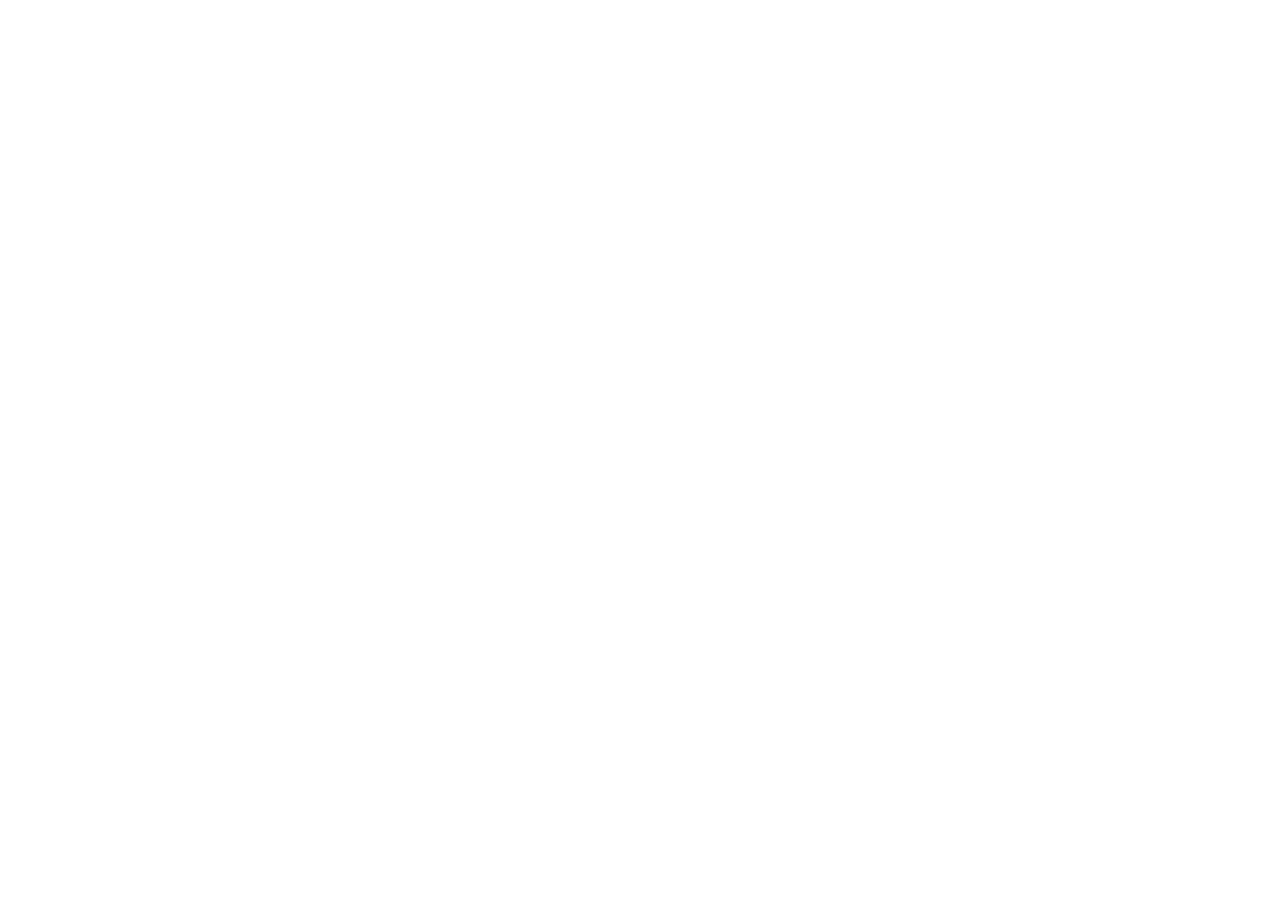
==== index.html @ 8967ff70 "提交到库" ====
<!DOCTYPE html>
<html lang="en">
  <head>
    <meta charset="UTF-8" />
    <meta name="viewport" content="width=device-width, initial-scale=1.0" />
    <title>Document</title>
  </head>
  <body></body>
</html>
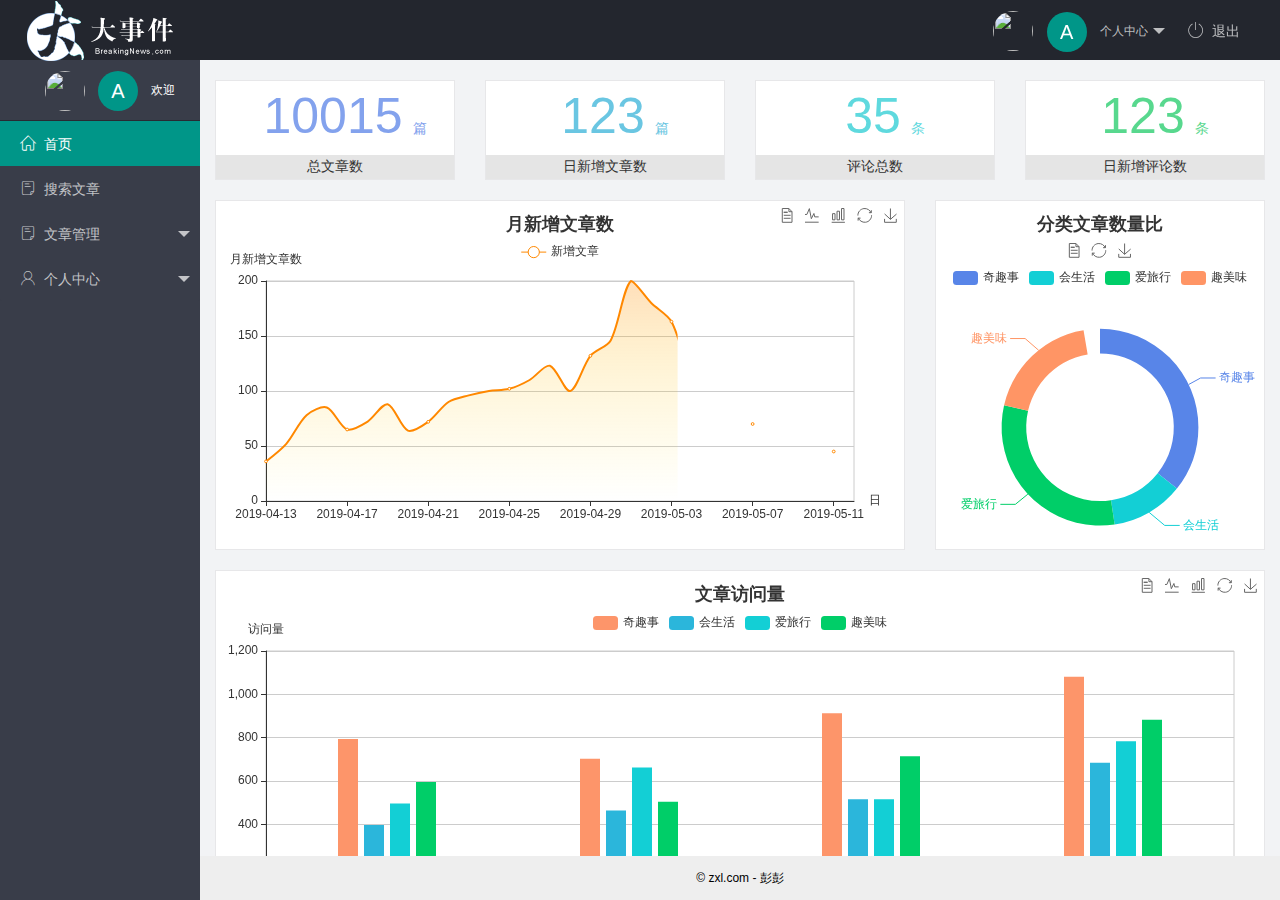
==== commit 4c2fa426: "提交index分支" ====
--- a/index.html
+++ b/index.html
@@ -3,7 +3,86 @@
   <head>
     <meta charset="UTF-8" />
     <meta name="viewport" content="width=device-width, initial-scale=1.0" />
-    <title>Document</title>
+    <title>主界面</title>
+    <link rel="stylesheet" href="./assets/lib/layui/css/layui.css">
+    <link rel="stylesheet" href="./assets/fonts/iconfont.css">
+    <link rel="stylesheet" href="./assets/css/index.css">
   </head>
-  <body></body>
+    <body class="layui-layout-body">
+      <div class="layui-layout layui-layout-admin">
+        <div class="layui-header">
+          <div class="layui-logo">
+            <img src="./assets/images/logo.png" alt="" />
+          </div>
+          <!-- 头部区域（可配合layui已有的水平导航） -->
+          <ul class="layui-nav layui-layout-right">
+            <li class="layui-nav-item">
+              <a href="javascript:;" class="userinfo">
+                <img src="http://t.cn/RCzsdCq" class="layui-nav-img" />
+                <span class="text-avatar">A</span>
+                个人中心
+              </a>
+              <dl class="layui-nav-child">
+                <dd><a href="">基本资料</a></dd>
+                <dd><a href="">更换头像</a></dd>
+                <dd><a href="">重置密码</a></dd>
+              </dl>
+            </li>
+            <li class="layui-nav-item"><a href="javascript:;" id="btnLogout"><span class="iconfont icon-tuichu"></span>退出</a></li>
+          </ul>
+        </div>
+
+        <div class="layui-side layui-bg-black">
+          <div class="layui-side-scroll">
+            <div class="userinfo">
+              <img src="http://t.cn/RCzsdCq" class="layui-nav-img" />
+              <span class="text-avatar">A</span>
+              <span id="welcome">欢迎</span>
+            </div> 
+            <!-- 左侧导航区域（可配合layui已有的垂直导航） -->
+            <ul class="layui-nav layui-nav-tree" lay-shrink="all">
+              <li class="layui-nav-item layui-this">
+                <a href="./home/dashboard.html" target="fm"><span class="iconfont icon-home "></span>首页</a>
+              </li>
+              <li class="layui-nav-item"><a href="javascript:;"><span class="iconfont icon-16"></span>搜索文章</a></li>
+              <li class="layui-nav-item">
+                <a href="javascript:;"><span class="iconfont icon-16"></span>文章管理</a>
+                <dl class="layui-nav-child">
+                  <dd><a href="javascript:;"><i class="layui-icon layui-icon-read"></i>文章类别</a></dd>
+                  <dd><a href="javascript:;"><i class="layui-icon layui-icon-read"></i>文章列表</a></dd>
+                  <dd><a href="javascript:;"><i class="layui-icon layui-icon-read"></i>发布文章</a></dd>
+                </dl>
+              </li>
+              <li class="layui-nav-item">
+                <a href="javascript:;"><span class="iconfont icon-user"></span>个人中心</a>
+                <dl class="layui-nav-child">
+                  <dd><a href="javascript:;"><i class="layui-icon layui-icon-user"></i>基本资料</a></dd>
+                  <dd><a href="javascript:;"><i class="layui-icon layui-icon-face-smile-b"></i>更换头像</a></dd>
+                  <dd><a href="javascript:;"><i class="layui-icon layui-icon-set"></i>重置密码</a></dd>
+                </dl>
+              </li>
+            </ul>
+          </div>
+        </div>
+
+        <div class="layui-body">
+          <!-- 内容主体区域 -->
+          <iframe src="./home/dashboard.html" frameborder="0" name="fm"></iframe>
+        </div>
+
+        <div class="layui-footer">
+          <!-- 底部固定区域 -->
+          © zxl.com - 彭彭
+        </div>
+      </div>
+      <!-- 导入 layui 的JS文件 -->
+      <script src="./assets/lib/layui/layui.all.js"></script>
+      <!-- 导入jquery -->
+      <script src="./assets/lib/jquery.js"></script>
+      <!-- 导入自己封装的js文件 -->
+      <script src="./assets/js/baseAPI.js"></script>
+      <!-- 导入自己的js文件 -->
+      <script src="./assets/js/index.js"></script>
+    </body>
+  </body>
 </html>
--- a/assets/lib/layui/css/layui.css
+++ b/assets/lib/layui/css/layui.css
@@ -0,0 +1,2 @@
+/** layui-v2.5.5 MIT License By https://www.layui.com */
+ .layui-inline,img{display:inline-block;vertical-align:middle}h1,h2,h3,h4,h5,h6{font-weight:400}.layui-edge,.layui-header,.layui-inline,.layui-main{position:relative}.layui-body,.layui-edge,.layui-elip{overflow:hidden}.layui-btn,.layui-edge,.layui-inline,img{vertical-align:middle}.layui-btn,.layui-disabled,.layui-icon,.layui-unselect{-moz-user-select:none;-webkit-user-select:none;-ms-user-select:none}.layui-elip,.layui-form-checkbox span,.layui-form-pane .layui-form-label{text-overflow:ellipsis;white-space:nowrap}.layui-breadcrumb,.layui-tree-btnGroup{visibility:hidden}blockquote,body,button,dd,div,dl,dt,form,h1,h2,h3,h4,h5,h6,input,li,ol,p,pre,td,textarea,th,ul{margin:0;padding:0;-webkit-tap-highlight-color:rgba(0,0,0,0)}a:active,a:hover{outline:0}img{border:none}li{list-style:none}table{border-collapse:collapse;border-spacing:0}h4,h5,h6{font-size:100%}button,input,optgroup,option,select,textarea{font-family:inherit;font-size:inherit;font-style:inherit;font-weight:inherit;outline:0}pre{white-space:pre-wrap;white-space:-moz-pre-wrap;white-space:-pre-wrap;white-space:-o-pre-wrap;word-wrap:break-word}body{line-height:24px;font:14px Helvetica Neue,Helvetica,PingFang SC,Tahoma,Arial,sans-serif}hr{height:1px;margin:10px 0;border:0;clear:both}a{color:#333;text-decoration:none}a:hover{color:#777}a cite{font-style:normal;*cursor:pointer}.layui-border-box,.layui-border-box *{box-sizing:border-box}.layui-box,.layui-box *{box-sizing:content-box}.layui-clear{clear:both;*zoom:1}.layui-clear:after{content:'\20';clear:both;*zoom:1;display:block;height:0}.layui-inline{*display:inline;*zoom:1}.layui-edge{display:inline-block;width:0;height:0;border-width:6px;border-style:dashed;border-color:transparent}.layui-edge-top{top:-4px;border-bottom-color:#999;border-bottom-style:solid}.layui-edge-right{border-left-color:#999;border-left-style:solid}.layui-edge-bottom{top:2px;border-top-color:#999;border-top-style:solid}.layui-edge-left{border-right-color:#999;border-right-style:solid}.layui-disabled,.layui-disabled:hover{color:#d2d2d2!important;cursor:not-allowed!important}.layui-circle{border-radius:100%}.layui-show{display:block!important}.layui-hide{display:none!important}@font-face{font-family:layui-icon;src:url(../font/iconfont.eot?v=250);src:url(../font/iconfont.eot?v=250#iefix) format('embedded-opentype'),url(../font/iconfont.woff2?v=250) format('woff2'),url(../font/iconfont.woff?v=250) format('woff'),url(../font/iconfont.ttf?v=250) format('truetype'),url(../font/iconfont.svg?v=250#layui-icon) format('svg')}.layui-icon{font-family:layui-icon!important;font-size:16px;font-style:normal;-webkit-font-smoothing:antialiased;-moz-osx-font-smoothing:grayscale}.layui-icon-reply-fill:before{content:"\e611"}.layui-icon-set-fill:before{content:"\e614"}.layui-icon-menu-fill:before{content:"\e60f"}.layui-icon-search:before{content:"\e615"}.layui-icon-share:before{content:"\e641"}.layui-icon-set-sm:before{content:"\e620"}.layui-icon-engine:before{content:"\e628"}.layui-icon-close:before{content:"\1006"}.layui-icon-close-fill:before{content:"\1007"}.layui-icon-chart-screen:before{content:"\e629"}.layui-icon-star:before{content:"\e600"}.layui-icon-circle-dot:before{content:"\e617"}.layui-icon-chat:before{content:"\e606"}.layui-icon-release:before{content:"\e609"}.layui-icon-list:before{content:"\e60a"}.layui-icon-chart:before{content:"\e62c"}.layui-icon-ok-circle:before{content:"\1005"}.layui-icon-layim-theme:before{content:"\e61b"}.layui-icon-table:before{content:"\e62d"}.layui-icon-right:before{content:"\e602"}.layui-icon-left:before{content:"\e603"}.layui-icon-cart-simple:before{content:"\e698"}.layui-icon-face-cry:before{content:"\e69c"}.layui-icon-face-smile:before{content:"\e6af"}.layui-icon-survey:before{content:"\e6b2"}.layui-icon-tree:before{content:"\e62e"}.layui-icon-upload-circle:before{content:"\e62f"}.layui-icon-add-circle:before{content:"\e61f"}.layui-icon-download-circle:before{content:"\e601"}.layui-icon-templeate-1:before{content:"\e630"}.layui-icon-util:before{content:"\e631"}.layui-icon-face-surprised:before{content:"\e664"}.layui-icon-edit:before{content:"\e642"}.layui-icon-speaker:before{content:"\e645"}.layui-icon-down:before{content:"\e61a"}.layui-icon-file:before{content:"\e621"}.layui-icon-layouts:before{content:"\e632"}.layui-icon-rate-half:before{content:"\e6c9"}.layui-icon-add-circle-fine:before{content:"\e608"}.layui-icon-prev-circle:before{content:"\e633"}.layui-icon-read:before{content:"\e705"}.layui-icon-404:before{content:"\e61c"}.layui-icon-carousel:before{content:"\e634"}.layui-icon-help:before{content:"\e607"}.layui-icon-code-circle:before{content:"\e635"}.layui-icon-water:before{content:"\e636"}.layui-icon-username:before{content:"\e66f"}.layui-icon-find-fill:before{content:"\e670"}.layui-icon-about:before{content:"\e60b"}.layui-icon-location:before{content:"\e715"}.layui-icon-up:before{content:"\e619"}.layui-icon-pause:before{content:"\e651"}.layui-icon-date:before{content:"\e637"}.layui-icon-layim-uploadfile:before{content:"\e61d"}.layui-icon-delete:before{content:"\e640"}.layui-icon-play:before{content:"\e652"}.layui-icon-top:before{content:"\e604"}.layui-icon-friends:before{content:"\e612"}.layui-icon-refresh-3:before{content:"\e9aa"}.layui-icon-ok:before{content:"\e605"}.layui-icon-layer:before{content:"\e638"}.layui-icon-face-smile-fine:before{content:"\e60c"}.layui-icon-dollar:before{content:"\e659"}.layui-icon-group:before{content:"\e613"}.layui-icon-layim-download:before{content:"\e61e"}.layui-icon-picture-fine:before{content:"\e60d"}.layui-icon-link:before{content:"\e64c"}.layui-icon-diamond:before{content:"\e735"}.layui-icon-log:before{content:"\e60e"}.layui-icon-rate-solid:before{content:"\e67a"}.layui-icon-fonts-del:before{content:"\e64f"}.layui-icon-unlink:before{content:"\e64d"}.layui-icon-fonts-clear:before{content:"\e639"}.layui-icon-triangle-r:before{content:"\e623"}.layui-icon-circle:before{content:"\e63f"}.layui-icon-radio:before{content:"\e643"}.layui-icon-align-center:before{content:"\e647"}.layui-icon-align-right:before{content:"\e648"}.layui-icon-align-left:before{content:"\e649"}.layui-icon-loading-1:before{content:"\e63e"}.layui-icon-return:before{content:"\e65c"}.layui-icon-fonts-strong:before{content:"\e62b"}.layui-icon-upload:before{content:"\e67c"}.layui-icon-dialogue:before{content:"\e63a"}.layui-icon-video:before{content:"\e6ed"}.layui-icon-headset:before{content:"\e6fc"}.layui-icon-cellphone-fine:before{content:"\e63b"}.layui-icon-add-1:before{content:"\e654"}.layui-icon-face-smile-b:before{content:"\e650"}.layui-icon-fonts-html:before{content:"\e64b"}.layui-icon-form:before{content:"\e63c"}.layui-icon-cart:before{content:"\e657"}.layui-icon-camera-fill:before{content:"\e65d"}.layui-icon-tabs:before{content:"\e62a"}.layui-icon-fonts-code:before{content:"\e64e"}.layui-icon-fire:before{content:"\e756"}.layui-icon-set:before{content:"\e716"}.layui-icon-fonts-u:before{content:"\e646"}.layui-icon-triangle-d:before{content:"\e625"}.layui-icon-tips:before{content:"\e702"}.layui-icon-picture:before{content:"\e64a"}.layui-icon-more-vertical:before{content:"\e671"}.layui-icon-flag:before{content:"\e66c"}.layui-icon-loading:before{content:"\e63d"}.layui-icon-fonts-i:before{content:"\e644"}.layui-icon-refresh-1:before{content:"\e666"}.layui-icon-rmb:before{content:"\e65e"}.layui-icon-home:before{content:"\e68e"}.layui-icon-user:before{content:"\e770"}.layui-icon-notice:before{content:"\e667"}.layui-icon-login-weibo:before{content:"\e675"}.layui-icon-voice:before{content:"\e688"}.layui-icon-upload-drag:before{content:"\e681"}.layui-icon-login-qq:before{content:"\e676"}.layui-icon-snowflake:before{content:"\e6b1"}.layui-icon-file-b:before{content:"\e655"}.layui-icon-template:before{content:"\e663"}.layui-icon-auz:before{content:"\e672"}.layui-icon-console:before{content:"\e665"}.layui-icon-app:before{content:"\e653"}.layui-icon-prev:before{content:"\e65a"}.layui-icon-website:before{content:"\e7ae"}.layui-icon-next:before{content:"\e65b"}.layui-icon-component:before{content:"\e857"}.layui-icon-more:before{content:"\e65f"}.layui-icon-login-wechat:before{content:"\e677"}.layui-icon-shrink-right:before{content:"\e668"}.layui-icon-spread-left:before{content:"\e66b"}.layui-icon-camera:before{content:"\e660"}.layui-icon-note:before{content:"\e66e"}.layui-icon-refresh:before{content:"\e669"}.layui-icon-female:before{content:"\e661"}.layui-icon-male:before{content:"\e662"}.layui-icon-password:before{content:"\e673"}.layui-icon-senior:before{content:"\e674"}.layui-icon-theme:before{content:"\e66a"}.layui-icon-tread:before{content:"\e6c5"}.layui-icon-praise:before{content:"\e6c6"}.layui-icon-star-fill:before{content:"\e658"}.layui-icon-rate:before{content:"\e67b"}.layui-icon-template-1:before{content:"\e656"}.layui-icon-vercode:before{content:"\e679"}.layui-icon-cellphone:before{content:"\e678"}.layui-icon-screen-full:before{content:"\e622"}.layui-icon-screen-restore:before{content:"\e758"}.layui-icon-cols:before{content:"\e610"}.layui-icon-export:before{content:"\e67d"}.layui-icon-print:before{content:"\e66d"}.layui-icon-slider:before{content:"\e714"}.layui-icon-addition:before{content:"\e624"}.layui-icon-subtraction:before{content:"\e67e"}.layui-icon-service:before{content:"\e626"}.layui-icon-transfer:before{content:"\e691"}.layui-main{width:1140px;margin:0 auto}.layui-header{z-index:1000;height:60px}.layui-header a:hover{transition:all .5s;-webkit-transition:all .5s}.layui-side{position:fixed;left:0;top:0;bottom:0;z-index:999;width:200px;overflow-x:hidden}.layui-side-scroll{position:relative;width:220px;height:100%;overflow-x:hidden}.layui-body{position:absolute;left:200px;right:0;top:0;bottom:0;z-index:998;width:auto;overflow-y:auto;box-sizing:border-box}.layui-layout-body{overflow:hidden}.layui-layout-admin .layui-header{background-color:#23262E}.layui-layout-admin .layui-side{top:60px;width:200px;overflow-x:hidden}.layui-layout-admin .layui-body{position:fixed;top:60px;bottom:44px}.layui-layout-admin .layui-main{width:auto;margin:0 15px}.layui-layout-admin .layui-footer{position:fixed;left:200px;right:0;bottom:0;height:44px;line-height:44px;padding:0 15px;background-color:#eee}.layui-layout-admin .layui-logo{position:absolute;left:0;top:0;width:200px;height:100%;line-height:60px;text-align:center;color:#009688;font-size:16px}.layui-layout-admin .layui-header .layui-nav{background:0 0}.layui-layout-left{position:absolute!important;left:200px;top:0}.layui-layout-right{position:absolute!important;right:0;top:0}.layui-container{position:relative;margin:0 auto;padding:0 15px;box-sizing:border-box}.layui-fluid{position:relative;margin:0 auto;padding:0 15px}.layui-row:after,.layui-row:before{content:'';display:block;clear:both}.layui-col-lg1,.layui-col-lg10,.layui-col-lg11,.layui-col-lg12,.layui-col-lg2,.layui-col-lg3,.layui-col-lg4,.layui-col-lg5,.layui-col-lg6,.layui-col-lg7,.layui-col-lg8,.layui-col-lg9,.layui-col-md1,.layui-col-md10,.layui-col-md11,.layui-col-md12,.layui-col-md2,.layui-col-md3,.layui-col-md4,.layui-col-md5,.layui-col-md6,.layui-col-md7,.layui-col-md8,.layui-col-md9,.layui-col-sm1,.layui-col-sm10,.layui-col-sm11,.layui-col-sm12,.layui-col-sm2,.layui-col-sm3,.layui-col-sm4,.layui-col-sm5,.layui-col-sm6,.layui-col-sm7,.layui-col-sm8,.layui-col-sm9,.layui-col-xs1,.layui-col-xs10,.layui-col-xs11,.layui-col-xs12,.layui-col-xs2,.layui-col-xs3,.layui-col-xs4,.layui-col-xs5,.layui-col-xs6,.layui-col-xs7,.layui-col-xs8,.layui-col-xs9{position:relative;display:block;box-sizing:border-box}.layui-col-xs1,.layui-col-xs10,.layui-col-xs11,.layui-col-xs12,.layui-col-xs2,.layui-col-xs3,.layui-col-xs4,.layui-col-xs5,.layui-col-xs6,.layui-col-xs7,.layui-col-xs8,.layui-col-xs9{float:left}.layui-col-xs1{width:8.33333333%}.layui-col-xs2{width:16.66666667%}.layui-col-xs3{width:25%}.layui-col-xs4{width:33.33333333%}.layui-col-xs5{width:41.66666667%}.layui-col-xs6{width:50%}.layui-col-xs7{width:58.33333333%}.layui-col-xs8{width:66.66666667%}.layui-col-xs9{width:75%}.layui-col-xs10{width:83.33333333%}.layui-col-xs11{width:91.66666667%}.layui-col-xs12{width:100%}.layui-col-xs-offset1{margin-left:8.33333333%}.layui-col-xs-offset2{margin-left:16.66666667%}.layui-col-xs-offset3{margin-left:25%}.layui-col-xs-offset4{margin-left:33.33333333%}.layui-col-xs-offset5{margin-left:41.66666667%}.layui-col-xs-offset6{margin-left:50%}.layui-col-xs-offset7{margin-left:58.33333333%}.layui-col-xs-offset8{margin-left:66.66666667%}.layui-col-xs-offset9{margin-left:75%}.layui-col-xs-offset10{margin-left:83.33333333%}.layui-col-xs-offset11{margin-left:91.66666667%}.layui-col-xs-offset12{margin-left:100%}@media screen and (max-width:768px){.layui-hide-xs{display:none!important}.layui-show-xs-block{display:block!important}.layui-show-xs-inline{display:inline!important}.layui-show-xs-inline-block{display:inline-block!important}}@media screen and (min-width:768px){.layui-container{width:750px}.layui-hide-sm{display:none!important}.layui-show-sm-block{display:block!important}.layui-show-sm-inline{display:inline!important}.layui-show-sm-inline-block{display:inline-block!important}.layui-col-sm1,.layui-col-sm10,.layui-col-sm11,.layui-col-sm12,.layui-col-sm2,.layui-col-sm3,.layui-col-sm4,.layui-col-sm5,.layui-col-sm6,.layui-col-sm7,.layui-col-sm8,.layui-col-sm9{float:left}.layui-col-sm1{width:8.33333333%}.layui-col-sm2{width:16.66666667%}.layui-col-sm3{width:25%}.layui-col-sm4{width:33.33333333%}.layui-col-sm5{width:41.66666667%}.layui-col-sm6{width:50%}.layui-col-sm7{width:58.33333333%}.layui-col-sm8{width:66.66666667%}.layui-col-sm9{width:75%}.layui-col-sm10{width:83.33333333%}.layui-col-sm11{width:91.66666667%}.layui-col-sm12{width:100%}.layui-col-sm-offset1{margin-left:8.33333333%}.layui-col-sm-offset2{margin-left:16.66666667%}.layui-col-sm-offset3{margin-left:25%}.layui-col-sm-offset4{margin-left:33.33333333%}.layui-col-sm-offset5{margin-left:41.66666667%}.layui-col-sm-offset6{margin-left:50%}.layui-col-sm-offset7{margin-left:58.33333333%}.layui-col-sm-offset8{margin-left:66.66666667%}.layui-col-sm-offset9{margin-left:75%}.layui-col-sm-offset10{margin-left:83.33333333%}.layui-col-sm-offset11{margin-left:91.66666667%}.layui-col-sm-offset12{margin-left:100%}}@media screen and (min-width:992px){.layui-container{width:970px}.layui-hide-md{display:none!important}.layui-show-md-block{display:block!important}.layui-show-md-inline{display:inline!important}.layui-show-md-inline-block{display:inline-block!important}.layui-col-md1,.layui-col-md10,.layui-col-md11,.layui-col-md12,.layui-col-md2,.layui-col-md3,.layui-col-md4,.layui-col-md5,.layui-col-md6,.layui-col-md7,.layui-col-md8,.layui-col-md9{float:left}.layui-col-md1{width:8.33333333%}.layui-col-md2{width:16.66666667%}.layui-col-md3{width:25%}.layui-col-md4{width:33.33333333%}.layui-col-md5{width:41.66666667%}.layui-col-md6{width:50%}.layui-col-md7{width:58.33333333%}.layui-col-md8{width:66.66666667%}.layui-col-md9{width:75%}.layui-col-md10{width:83.33333333%}.layui-col-md11{width:91.66666667%}.layui-col-md12{width:100%}.layui-col-md-offset1{margin-left:8.33333333%}.layui-col-md-offset2{margin-left:16.66666667%}.layui-col-md-offset3{margin-left:25%}.layui-col-md-offset4{margin-left:33.33333333%}.layui-col-md-offset5{margin-left:41.66666667%}.layui-col-md-offset6{margin-left:50%}.layui-col-md-offset7{margin-left:58.33333333%}.layui-col-md-offset8{margin-left:66.66666667%}.layui-col-md-offset9{margin-left:75%}.layui-col-md-offset10{margin-left:83.33333333%}.layui-col-md-offset11{margin-left:91.66666667%}.layui-col-md-offset12{margin-left:100%}}@media screen and (min-width:1200px){.layui-container{width:1170px}.layui-hide-lg{display:none!important}.layui-show-lg-block{display:block!important}.layui-show-lg-inline{display:inline!important}.layui-show-lg-inline-block{display:inline-block!important}.layui-col-lg1,.layui-col-lg10,.layui-col-lg11,.layui-col-lg12,.layui-col-lg2,.layui-col-lg3,.layui-col-lg4,.layui-col-lg5,.layui-col-lg6,.layui-col-lg7,.layui-col-lg8,.layui-col-lg9{float:left}.layui-col-lg1{width:8.33333333%}.layui-col-lg2{width:16.66666667%}.layui-col-lg3{width:25%}.layui-col-lg4{width:33.33333333%}.layui-col-lg5{width:41.66666667%}.layui-col-lg6{width:50%}.layui-col-lg7{width:58.33333333%}.layui-col-lg8{width:66.66666667%}.layui-col-lg9{width:75%}.layui-col-lg10{width:83.33333333%}.layui-col-lg11{width:91.66666667%}.layui-col-lg12{width:100%}.layui-col-lg-offset1{margin-left:8.33333333%}.layui-col-lg-offset2{margin-left:16.66666667%}.layui-col-lg-offset3{margin-left:25%}.layui-col-lg-offset4{margin-left:33.33333333%}.layui-col-lg-offset5{margin-left:41.66666667%}.layui-col-lg-offset6{margin-left:50%}.layui-col-lg-offset7{margin-left:58.33333333%}.layui-col-lg-offset8{margin-left:66.66666667%}.layui-col-lg-offset9{margin-left:75%}.layui-col-lg-offset10{margin-left:83.33333333%}.layui-col-lg-offset11{margin-left:91.66666667%}.layui-col-lg-offset12{margin-left:100%}}.layui-col-space1{margin:-.5px}.layui-col-space1>*{padding:.5px}.layui-col-space3{margin:-1.5px}.layui-col-space3>*{padding:1.5px}.layui-col-space5{margin:-2.5px}.layui-col-space5>*{padding:2.5px}.layui-col-space8{margin:-3.5px}.layui-col-space8>*{padding:3.5px}.layui-col-space10{margin:-5px}.layui-col-space10>*{padding:5px}.layui-col-space12{margin:-6px}.layui-col-space12>*{padding:6px}.layui-col-space15{margin:-7.5px}.layui-col-space15>*{padding:7.5px}.layui-col-space18{margin:-9px}.layui-col-space18>*{padding:9px}.layui-col-space20{margin:-10px}.layui-col-space20>*{padding:10px}.layui-col-space22{margin:-11px}.layui-col-space22>*{padding:11px}.layui-col-space25{margin:-12.5px}.layui-col-space25>*{padding:12.5px}.layui-col-space30{margin:-15px}.layui-col-space30>*{padding:15px}.layui-btn,.layui-input,.layui-select,.layui-textarea,.layui-upload-button{outline:0;-webkit-appearance:none;transition:all .3s;-webkit-transition:all .3s;box-sizing:border-box}.layui-elem-quote{margin-bottom:10px;padding:15px;line-height:22px;border-left:5px solid #009688;border-radius:0 2px 2px 0;background-color:#f2f2f2}.layui-quote-nm{border-style:solid;border-width:1px 1px 1px 5px;background:0 0}.layui-elem-field{margin-bottom:10px;padding:0;border-width:1px;border-style:solid}.layui-elem-field legend{margin-left:20px;padding:0 10px;font-size:20px;font-weight:300}.layui-field-title{margin:10px 0 20px;border-width:1px 0 0}.layui-field-box{padding:10px 15px}.layui-field-title .layui-field-box{padding:10px 0}.layui-progress{position:relative;height:6px;border-radius:20px;background-color:#e2e2e2}.layui-progress-bar{position:absolute;left:0;top:0;width:0;max-width:100%;height:6px;border-radius:20px;text-align:right;background-color:#5FB878;transition:all .3s;-webkit-transition:all .3s}.layui-progress-big,.layui-progress-big .layui-progress-bar{height:18px;line-height:18px}.layui-progress-text{position:relative;top:-20px;line-height:18px;font-size:12px;color:#666}.layui-progress-big .layui-progress-text{position:static;padding:0 10px;color:#fff}.layui-collapse{border-width:1px;border-style:solid;border-radius:2px}.layui-colla-content,.layui-colla-item{border-top-width:1px;border-top-style:solid}.layui-colla-item:first-child{border-top:none}.layui-colla-title{position:relative;height:42px;line-height:42px;padding:0 15px 0 35px;color:#333;background-color:#f2f2f2;cursor:pointer;font-size:14px;overflow:hidden}.layui-colla-content{display:none;padding:10px 15px;line-height:22px;color:#666}.layui-colla-icon{position:absolute;left:15px;top:0;font-size:14px}.layui-card{margin-bottom:15px;border-radius:2px;background-color:#fff;box-shadow:0 1px 2px 0 rgba(0,0,0,.05)}.layui-card:last-child{margin-bottom:0}.layui-card-header{position:relative;height:42px;line-height:42px;padding:0 15px;border-bottom:1px solid #f6f6f6;color:#333;border-radius:2px 2px 0 0;font-size:14px}.layui-bg-black,.layui-bg-blue,.layui-bg-cyan,.layui-bg-green,.layui-bg-orange,.layui-bg-red{color:#fff!important}.layui-card-body{position:relative;padding:10px 15px;line-height:24px}.layui-card-body[pad15]{padding:15px}.layui-card-body[pad20]{padding:20px}.layui-card-body .layui-table{margin:5px 0}.layui-card .layui-tab{margin:0}.layui-panel-window{position:relative;padding:15px;border-radius:0;border-top:5px solid #E6E6E6;background-color:#fff}.layui-auxiliar-moving{position:fixed;left:0;right:0;top:0;bottom:0;width:100%;height:100%;background:0 0;z-index:9999999999}.layui-form-label,.layui-form-mid,.layui-form-select,.layui-input-block,.layui-input-inline,.layui-textarea{position:relative}.layui-bg-red{background-color:#FF5722!important}.layui-bg-orange{background-color:#FFB800!important}.layui-bg-green{background-color:#009688!important}.layui-bg-cyan{background-color:#2F4056!important}.layui-bg-blue{background-color:#1E9FFF!important}.layui-bg-black{background-color:#393D49!important}.layui-bg-gray{background-color:#eee!important;color:#666!important}.layui-badge-rim,.layui-colla-content,.layui-colla-item,.layui-collapse,.layui-elem-field,.layui-form-pane .layui-form-item[pane],.layui-form-pane .layui-form-label,.layui-input,.layui-layedit,.layui-layedit-tool,.layui-quote-nm,.layui-select,.layui-tab-bar,.layui-tab-card,.layui-tab-title,.layui-tab-title .layui-this:after,.layui-textarea{border-color:#e6e6e6}.layui-timeline-item:before,hr{background-color:#e6e6e6}.layui-text{line-height:22px;font-size:14px;color:#666}.layui-text h1,.layui-text h2,.layui-text h3{font-weight:500;color:#333}.layui-text h1{font-size:30px}.layui-text h2{font-size:24px}.layui-text h3{font-size:18px}.layui-text a:not(.layui-btn){color:#01AAED}.layui-text a:not(.layui-btn):hover{text-decoration:underline}.layui-text ul{padding:5px 0 5px 15px}.layui-text ul li{margin-top:5px;list-style-type:disc}.layui-text em,.layui-word-aux{color:#999!important;padding:0 5px!important}.layui-btn{display:inline-block;height:38px;line-height:38px;padding:0 18px;background-color:#009688;color:#fff;white-space:nowrap;text-align:center;font-size:14px;border:none;border-radius:2px;cursor:pointer}.layui-btn:hover{opacity:.8;filter:alpha(opacity=80);color:#fff}.layui-btn:active{opacity:1;filter:alpha(opacity=100)}.layui-btn+.layui-btn{margin-left:10px}.layui-btn-container{font-size:0}.layui-btn-container .layui-btn{margin-right:10px;margin-bottom:10px}.layui-btn-container .layui-btn+.layui-btn{margin-left:0}.layui-table .layui-btn-container .layui-btn{margin-bottom:9px}.layui-btn-radius{border-radius:100px}.layui-btn .layui-icon{margin-right:3px;font-size:18px;vertical-align:bottom;vertical-align:middle\9}.layui-btn-primary{border:1px solid #C9C9C9;background-color:#fff;color:#555}.layui-btn-primary:hover{border-color:#009688;color:#333}.layui-btn-normal{background-color:#1E9FFF}.layui-btn-warm{background-color:#FFB800}.layui-btn-danger{background-color:#FF5722}.layui-btn-checked{background-color:#5FB878}.layui-btn-disabled,.layui-btn-disabled:active,.layui-btn-disabled:hover{border:1px solid #e6e6e6;background-color:#FBFBFB;color:#C9C9C9;cursor:not-allowed;opacity:1}.layui-btn-lg{height:44px;line-height:44px;padding:0 25px;font-size:16px}.layui-btn-sm{height:30px;line-height:30px;padding:0 10px;font-size:12px}.layui-btn-sm i{font-size:16px!important}.layui-btn-xs{height:22px;line-height:22px;padding:0 5px;font-size:12px}.layui-btn-xs i{font-size:14px!important}.layui-btn-group{display:inline-block;vertical-align:middle;font-size:0}.layui-btn-group .layui-btn{margin-left:0!important;margin-right:0!important;border-left:1px solid rgba(255,255,255,.5);border-radius:0}.layui-btn-group .layui-btn-primary{border-left:none}.layui-btn-group .layui-btn-primary:hover{border-color:#C9C9C9;color:#009688}.layui-btn-group .layui-btn:first-child{border-left:none;border-radius:2px 0 0 2px}.layui-btn-group .layui-btn-primary:first-child{border-left:1px solid #c9c9c9}.layui-btn-group .layui-btn:last-child{border-radius:0 2px 2px 0}.layui-btn-group .layui-btn+.layui-btn{margin-left:0}.layui-btn-group+.layui-btn-group{margin-left:10px}.layui-btn-fluid{width:100%}.layui-input,.layui-select,.layui-textarea{height:38px;line-height:1.3;line-height:38px\9;border-width:1px;border-style:solid;background-color:#fff;border-radius:2px}.layui-input::-webkit-input-placeholder,.layui-select::-webkit-input-placeholder,.layui-textarea::-webkit-input-placeholder{line-height:1.3}.layui-input,.layui-textarea{display:block;width:100%;padding-left:10px}.layui-input:hover,.layui-textarea:hover{border-color:#D2D2D2!important}.layui-input:focus,.layui-textarea:focus{border-color:#C9C9C9!important}.layui-textarea{min-height:100px;height:auto;line-height:20px;padding:6px 10px;resize:vertical}.layui-select{padding:0 10px}.layui-form input[type=checkbox],.layui-form input[type=radio],.layui-form select{display:none}.layui-form [lay-ignore]{display:initial}.layui-form-item{margin-bottom:15px;clear:both;*zoom:1}.layui-form-item:after{content:'\20';clear:both;*zoom:1;display:block;height:0}.layui-form-label{float:left;display:block;padding:9px 15px;width:80px;font-weight:400;line-height:20px;text-align:right}.layui-form-label-col{display:block;float:none;padding:9px 0;line-height:20px;text-align:left}.layui-form-item .layui-inline{margin-bottom:5px;margin-right:10px}.layui-input-block{margin-left:110px;min-height:36px}.layui-input-inline{display:inline-block;vertical-align:middle}.layui-form-item .layui-input-inline{float:left;width:190px;margin-right:10px}.layui-form-text .layui-input-inline{width:auto}.layui-form-mid{float:left;display:block;padding:9px 0!important;line-height:20px;margin-right:10px}.layui-form-danger+.layui-form-select .layui-input,.layui-form-danger:focus{border-color:#FF5722!important}.layui-form-select .layui-input{padding-right:30px;cursor:pointer}.layui-form-select .layui-edge{position:absolute;right:10px;top:50%;margin-top:-3px;cursor:pointer;border-width:6px;border-top-color:#c2c2c2;border-top-style:solid;transition:all .3s;-webkit-transition:all .3s}.layui-form-select dl{display:none;position:absolute;left:0;top:42px;padding:5px 0;z-index:899;min-width:100%;border:1px solid #d2d2d2;max-height:300px;overflow-y:auto;background-color:#fff;border-radius:2px;box-shadow:0 2px 4px rgba(0,0,0,.12);box-sizing:border-box}.layui-form-select dl dd,.layui-form-select dl dt{padding:0 10px;line-height:36px;white-space:nowrap;overflow:hidden;text-overflow:ellipsis}.layui-form-select dl dt{font-size:12px;color:#999}.layui-form-select dl dd{cursor:pointer}.layui-form-select dl dd:hover{background-color:#f2f2f2;-webkit-transition:.5s all;transition:.5s all}.layui-form-select .layui-select-group dd{padding-left:20px}.layui-form-select dl dd.layui-select-tips{padding-left:10px!important;color:#999}.layui-form-select dl dd.layui-this{background-color:#5FB878;color:#fff}.layui-form-checkbox,.layui-form-select dl dd.layui-disabled{background-color:#fff}.layui-form-selected dl{display:block}.layui-form-checkbox,.layui-form-checkbox *,.layui-form-switch{display:inline-block;vertical-align:middle}.layui-form-selected .layui-edge{margin-top:-9px;-webkit-transform:rotate(180deg);transform:rotate(180deg);margin-top:-3px\9}:root .layui-form-selected .layui-edge{margin-top:-9px\0/IE9}.layui-form-selectup dl{top:auto;bottom:42px}.layui-select-none{margin:5px 0;text-align:center;color:#999}.layui-select-disabled .layui-disabled{border-color:#eee!important}.layui-select-disabled .layui-edge{border-top-color:#d2d2d2}.layui-form-checkbox{position:relative;height:30px;line-height:30px;margin-right:10px;padding-right:30px;cursor:pointer;font-size:0;-webkit-transition:.1s linear;transition:.1s linear;box-sizing:border-box}.layui-form-checkbox span{padding:0 10px;height:100%;font-size:14px;border-radius:2px 0 0 2px;background-color:#d2d2d2;color:#fff;overflow:hidden}.layui-form-checkbox:hover span{background-color:#c2c2c2}.layui-form-checkbox i{position:absolute;right:0;top:0;width:30px;height:28px;border:1px solid #d2d2d2;border-left:none;border-radius:0 2px 2px 0;color:#fff;font-size:20px;text-align:center}.layui-form-checkbox:hover i{border-color:#c2c2c2;color:#c2c2c2}.layui-form-checked,.layui-form-checked:hover{border-color:#5FB878}.layui-form-checked span,.layui-form-checked:hover span{background-color:#5FB878}.layui-form-checked i,.layui-form-checked:hover i{color:#5FB878}.layui-form-item .layui-form-checkbox{margin-top:4px}.layui-form-checkbox[lay-skin=primary]{height:auto!important;line-height:normal!important;min-width:18px;min-height:18px;border:none!important;margin-right:0;padding-left:28px;padding-right:0;background:0 0}.layui-form-checkbox[lay-skin=primary] span{padding-left:0;padding-right:15px;line-height:18px;background:0 0;color:#666}.layui-form-checkbox[lay-skin=primary] i{right:auto;left:0;width:16px;height:16px;line-height:16px;border:1px solid #d2d2d2;font-size:12px;border-radius:2px;background-color:#fff;-webkit-transition:.1s linear;transition:.1s linear}.layui-form-checkbox[lay-skin=primary]:hover i{border-color:#5FB878;color:#fff}.layui-form-checked[lay-skin=primary] i{border-color:#5FB878!important;background-color:#5FB878;color:#fff}.layui-checkbox-disbaled[lay-skin=primary] span{background:0 0!important;color:#c2c2c2}.layui-checkbox-disbaled[lay-skin=primary]:hover i{border-color:#d2d2d2}.layui-form-item .layui-form-checkbox[lay-skin=primary]{margin-top:10px}.layui-form-switch{position:relative;height:22px;line-height:22px;min-width:35px;padding:0 5px;margin-top:8px;border:1px solid #d2d2d2;border-radius:20px;cursor:pointer;background-color:#fff;-webkit-transition:.1s linear;transition:.1s linear}.layui-form-switch i{position:absolute;left:5px;top:3px;width:16px;height:16px;border-radius:20px;background-color:#d2d2d2;-webkit-transition:.1s linear;transition:.1s linear}.layui-form-switch em{position:relative;top:0;width:25px;margin-left:21px;padding:0!important;text-align:center!important;color:#999!important;font-style:normal!important;font-size:12px}.layui-form-onswitch{border-color:#5FB878;background-color:#5FB878}.layui-checkbox-disbaled,.layui-checkbox-disbaled i{border-color:#e2e2e2!important}.layui-form-onswitch i{left:100%;margin-left:-21px;background-color:#fff}.layui-form-onswitch em{margin-left:5px;margin-right:21px;color:#fff!important}.layui-checkbox-disbaled span{background-color:#e2e2e2!important}.layui-checkbox-disbaled:hover i{color:#fff!important}[lay-radio]{display:none}.layui-form-radio,.layui-form-radio *{display:inline-block;vertical-align:middle}.layui-form-radio{line-height:28px;margin:6px 10px 0 0;padding-right:10px;cursor:pointer;font-size:0}.layui-form-radio *{font-size:14px}.layui-form-radio>i{margin-right:8px;font-size:22px;color:#c2c2c2}.layui-form-radio>i:hover,.layui-form-radioed>i{color:#5FB878}.layui-radio-disbaled>i{color:#e2e2e2!important}.layui-form-pane .layui-form-label{width:110px;padding:8px 15px;height:38px;line-height:20px;border-width:1px;border-style:solid;border-radius:2px 0 0 2px;text-align:center;background-color:#FBFBFB;overflow:hidden;box-sizing:border-box}.layui-form-pane .layui-input-inline{margin-left:-1px}.layui-form-pane .layui-input-block{margin-left:110px;left:-1px}.layui-form-pane .layui-input{border-radius:0 2px 2px 0}.layui-form-pane .layui-form-text .layui-form-label{float:none;width:100%;border-radius:2px;box-sizing:border-box;text-align:left}.layui-form-pane .layui-form-text .layui-input-inline{display:block;margin:0;top:-1px;clear:both}.layui-form-pane .layui-form-text .layui-input-block{margin:0;left:0;top:-1px}.layui-form-pane .layui-form-text .layui-textarea{min-height:100px;border-radius:0 0 2px 2px}.layui-form-pane .layui-form-checkbox{margin:4px 0 4px 10px}.layui-form-pane .layui-form-radio,.layui-form-pane .layui-form-switch{margin-top:6px;margin-left:10px}.layui-form-pane .layui-form-item[pane]{position:relative;border-width:1px;border-style:solid}.layui-form-pane .layui-form-item[pane] .layui-form-label{position:absolute;left:0;top:0;height:100%;border-width:0 1px 0 0}.layui-form-pane .layui-form-item[pane] .layui-input-inline{margin-left:110px}@media screen and (max-width:450px){.layui-form-item .layui-form-label{text-overflow:ellipsis;overflow:hidden;white-space:nowrap}.layui-form-item .layui-inline{display:block;margin-right:0;margin-bottom:20px;clear:both}.layui-form-item .layui-inline:after{content:'\20';clear:both;display:block;height:0}.layui-form-item .layui-input-inline{display:block;float:none;left:-3px;width:auto;margin:0 0 10px 112px}.layui-form-item .layui-input-inline+.layui-form-mid{margin-left:110px;top:-5px;padding:0}.layui-form-item .layui-form-checkbox{margin-right:5px;margin-bottom:5px}}.layui-layedit{border-width:1px;border-style:solid;border-radius:2px}.layui-layedit-tool{padding:3px 5px;border-bottom-width:1px;border-bottom-style:solid;font-size:0}.layedit-tool-fixed{position:fixed;top:0;border-top:1px solid #e2e2e2}.layui-layedit-tool .layedit-tool-mid,.layui-layedit-tool .layui-icon{display:inline-block;vertical-align:middle;text-align:center;font-size:14px}.layui-layedit-tool .layui-icon{position:relative;width:32px;height:30px;line-height:30px;margin:3px 5px;color:#777;cursor:pointer;border-radius:2px}.layui-layedit-tool .layui-icon:hover{color:#393D49}.layui-layedit-tool .layui-icon:active{color:#000}.layui-layedit-tool .layedit-tool-active{background-color:#e2e2e2;color:#000}.layui-layedit-tool .layui-disabled,.layui-layedit-tool .layui-disabled:hover{color:#d2d2d2;cursor:not-allowed}.layui-layedit-tool .layedit-tool-mid{width:1px;height:18px;margin:0 10px;background-color:#d2d2d2}.layedit-tool-html{width:50px!important;font-size:30px!important}.layedit-tool-b,.layedit-tool-code,.layedit-tool-help{font-size:16px!important}.layedit-tool-d,.layedit-tool-face,.layedit-tool-image,.layedit-tool-unlink{font-size:18px!important}.layedit-tool-image input{position:absolute;font-size:0;left:0;top:0;width:100%;height:100%;opacity:.01;filter:Alpha(opacity=1);cursor:pointer}.layui-layedit-iframe iframe{display:block;width:100%}#LAY_layedit_code{overflow:hidden}.layui-laypage{display:inline-block;*display:inline;*zoom:1;vertical-align:middle;margin:10px 0;font-size:0}.layui-laypage>a:first-child,.layui-laypage>a:first-child em{border-radius:2px 0 0 2px}.layui-laypage>a:last-child,.layui-laypage>a:last-child em{border-radius:0 2px 2px 0}.layui-laypage>:first-child{margin-left:0!important}.layui-laypage>:last-child{margin-right:0!important}.layui-laypage a,.layui-laypage button,.layui-laypage input,.layui-laypage select,.layui-laypage span{border:1px solid #e2e2e2}.layui-laypage a,.layui-laypage span{display:inline-block;*display:inline;*zoom:1;vertical-align:middle;padding:0 15px;height:28px;line-height:28px;margin:0 -1px 5px 0;background-color:#fff;color:#333;font-size:12px}.layui-flow-more a *,.layui-laypage input,.layui-table-view select[lay-ignore]{display:inline-block}.layui-laypage a:hover{color:#009688}.layui-laypage em{font-style:normal}.layui-laypage .layui-laypage-spr{color:#999;font-weight:700}.layui-laypage a{text-decoration:none}.layui-laypage .layui-laypage-curr{position:relative}.layui-laypage .layui-laypage-curr em{position:relative;color:#fff}.layui-laypage .layui-laypage-curr .layui-laypage-em{position:absolute;left:-1px;top:-1px;padding:1px;width:100%;height:100%;background-color:#009688}.layui-laypage-em{border-radius:2px}.layui-laypage-next em,.layui-laypage-prev em{font-family:Sim sun;font-size:16px}.layui-laypage .layui-laypage-count,.layui-laypage .layui-laypage-limits,.layui-laypage .layui-laypage-refresh,.layui-laypage .layui-laypage-skip{margin-left:10px;margin-right:10px;padding:0;border:none}.layui-laypage .layui-laypage-limits,.layui-laypage .layui-laypage-refresh{vertical-align:top}.layui-laypage .layui-laypage-refresh i{font-size:18px;cursor:pointer}.layui-laypage select{height:22px;padding:3px;border-radius:2px;cursor:pointer}.layui-laypage .layui-laypage-skip{height:30px;line-height:30px;color:#999}.layui-laypage button,.layui-laypage input{height:30px;line-height:30px;border-radius:2px;vertical-align:top;background-color:#fff;box-sizing:border-box}.layui-laypage input{width:40px;margin:0 10px;padding:0 3px;text-align:center}.layui-laypage input:focus,.layui-laypage select:focus{border-color:#009688!important}.layui-laypage button{margin-left:10px;padding:0 10px;cursor:pointer}.layui-table,.layui-table-view{margin:10px 0}.layui-flow-more{margin:10px 0;text-align:center;color:#999;font-size:14px}.layui-flow-more a{height:32px;line-height:32px}.layui-flow-more a *{vertical-align:top}.layui-flow-more a cite{padding:0 20px;border-radius:3px;background-color:#eee;color:#333;font-style:normal}.layui-flow-more a cite:hover{opacity:.8}.layui-flow-more a i{font-size:30px;color:#737383}.layui-table{width:100%;background-color:#fff;color:#666}.layui-table tr{transition:all .3s;-webkit-transition:all .3s}.layui-table th{text-align:left;font-weight:400}.layui-table tbody tr:hover,.layui-table thead tr,.layui-table-click,.layui-table-header,.layui-table-hover,.layui-table-mend,.layui-table-patch,.layui-table-tool,.layui-table-total,.layui-table-total tr,.layui-table[lay-even] tr:nth-child(even){background-color:#f2f2f2}.layui-table td,.layui-table th,.layui-table-col-set,.layui-table-fixed-r,.layui-table-grid-down,.layui-table-header,.layui-table-page,.layui-table-tips-main,.layui-table-tool,.layui-table-total,.layui-table-view,.layui-table[lay-skin=line],.layui-table[lay-skin=row]{border-width:1px;border-style:solid;border-color:#e6e6e6}.layui-table td,.layui-table th{position:relative;padding:9px 15px;min-height:20px;line-height:20px;font-size:14px}.layui-table[lay-skin=line] td,.layui-table[lay-skin=line] th{border-width:0 0 1px}.layui-table[lay-skin=row] td,.layui-table[lay-skin=row] th{border-width:0 1px 0 0}.layui-table[lay-skin=nob] td,.layui-table[lay-skin=nob] th{border:none}.layui-table img{max-width:100px}.layui-table[lay-size=lg] td,.layui-table[lay-size=lg] th{padding:15px 30px}.layui-table-view .layui-table[lay-size=lg] .layui-table-cell{height:40px;line-height:40px}.layui-table[lay-size=sm] td,.layui-table[lay-size=sm] th{font-size:12px;padding:5px 10px}.layui-table-view .layui-table[lay-size=sm] .layui-table-cell{height:20px;line-height:20px}.layui-table[lay-data]{display:none}.layui-table-box{position:relative;overflow:hidden}.layui-table-view .layui-table{position:relative;width:auto;margin:0}.layui-table-view .layui-table[lay-skin=line]{border-width:0 1px 0 0}.layui-table-view .layui-table[lay-skin=row]{border-width:0 0 1px}.layui-table-view .layui-table td,.layui-table-view .layui-table th{padding:5px 0;border-top:none;border-left:none}.layui-table-view .layui-table th.layui-unselect .layui-table-cell span{cursor:pointer}.layui-table-view .layui-table td{cursor:default}.layui-table-view .layui-table td[data-edit=text]{cursor:text}.layui-table-view .layui-form-checkbox[lay-skin=primary] i{width:18px;height:18px}.layui-table-view .layui-form-radio{line-height:0;padding:0}.layui-table-view .layui-form-radio>i{margin:0;font-size:20px}.layui-table-init{position:absolute;left:0;top:0;width:100%;height:100%;text-align:center;z-index:110}.layui-table-init .layui-icon{position:absolute;left:50%;top:50%;margin:-15px 0 0 -15px;font-size:30px;color:#c2c2c2}.layui-table-header{border-width:0 0 1px;overflow:hidden}.layui-table-header .layui-table{margin-bottom:-1px}.layui-table-tool .layui-inline[lay-event]{position:relative;width:26px;height:26px;padding:5px;line-height:16px;margin-right:10px;text-align:center;color:#333;border:1px solid #ccc;cursor:pointer;-webkit-transition:.5s all;transition:.5s all}.layui-table-tool .layui-inline[lay-event]:hover{border:1px solid #999}.layui-table-tool-temp{padding-right:120px}.layui-table-tool-self{position:absolute;right:17px;top:10px}.layui-table-tool .layui-table-tool-self .layui-inline[lay-event]{margin:0 0 0 10px}.layui-table-tool-panel{position:absolute;top:29px;left:-1px;padding:5px 0;min-width:150px;min-height:40px;border:1px solid #d2d2d2;text-align:left;overflow-y:auto;background-color:#fff;box-shadow:0 2px 4px rgba(0,0,0,.12)}.layui-table-cell,.layui-table-tool-panel li{overflow:hidden;text-overflow:ellipsis;white-space:nowrap}.layui-table-tool-panel li{padding:0 10px;line-height:30px;-webkit-transition:.5s all;transition:.5s all}.layui-table-tool-panel li .layui-form-checkbox[lay-skin=primary]{width:100%;padding-left:28px}.layui-table-tool-panel li:hover{background-color:#f2f2f2}.layui-table-tool-panel li .layui-form-checkbox[lay-skin=primary] i{position:absolute;left:0;top:0}.layui-table-tool-panel li .layui-form-checkbox[lay-skin=primary] span{padding:0}.layui-table-tool .layui-table-tool-self .layui-table-tool-panel{left:auto;right:-1px}.layui-table-col-set{position:absolute;right:0;top:0;width:20px;height:100%;border-width:0 0 0 1px;background-color:#fff}.layui-table-sort{width:10px;height:20px;margin-left:5px;cursor:pointer!important}.layui-table-sort .layui-edge{position:absolute;left:5px;border-width:5px}.layui-table-sort .layui-table-sort-asc{top:3px;border-top:none;border-bottom-style:solid;border-bottom-color:#b2b2b2}.layui-table-sort .layui-table-sort-asc:hover{border-bottom-color:#666}.layui-table-sort .layui-table-sort-desc{bottom:5px;border-bottom:none;border-top-style:solid;border-top-color:#b2b2b2}.layui-table-sort .layui-table-sort-desc:hover{border-top-color:#666}.layui-table-sort[lay-sort=asc] .layui-table-sort-asc{border-bottom-color:#000}.layui-table-sort[lay-sort=desc] .layui-table-sort-desc{border-top-color:#000}.layui-table-cell{height:28px;line-height:28px;padding:0 15px;position:relative;box-sizing:border-box}.layui-table-cell .layui-form-checkbox[lay-skin=primary]{top:-1px;padding:0}.layui-table-cell .layui-table-link{color:#01AAED}.laytable-cell-checkbox,.laytable-cell-numbers,.laytable-cell-radio,.laytable-cell-space{padding:0;text-align:center}.layui-table-body{position:relative;overflow:auto;margin-right:-1px;margin-bottom:-1px}.layui-table-body .layui-none{line-height:26px;padding:15px;text-align:center;color:#999}.layui-table-fixed{position:absolute;left:0;top:0;z-index:101}.layui-table-fixed .layui-table-body{overflow:hidden}.layui-table-fixed-l{box-shadow:0 -1px 8px rgba(0,0,0,.08)}.layui-table-fixed-r{left:auto;right:-1px;border-width:0 0 0 1px;box-shadow:-1px 0 8px rgba(0,0,0,.08)}.layui-table-fixed-r .layui-table-header{position:relative;overflow:visible}.layui-table-mend{position:absolute;right:-49px;top:0;height:100%;width:50px}.layui-table-tool{position:relative;z-index:890;width:100%;min-height:50px;line-height:30px;padding:10px 15px;border-width:0 0 1px}.layui-table-tool .layui-btn-container{margin-bottom:-10px}.layui-table-page,.layui-table-total{border-width:1px 0 0;margin-bottom:-1px;overflow:hidden}.layui-table-page{position:relative;width:100%;padding:7px 7px 0;height:41px;font-size:12px;white-space:nowrap}.layui-table-page>div{height:26px}.layui-table-page .layui-laypage{margin:0}.layui-table-page .layui-laypage a,.layui-table-page .layui-laypage span{height:26px;line-height:26px;margin-bottom:10px;border:none;background:0 0}.layui-table-page .layui-laypage a,.layui-table-page .layui-laypage span.layui-laypage-curr{padding:0 12px}.layui-table-page .layui-laypage span{margin-left:0;padding:0}.layui-table-page .layui-laypage .layui-laypage-prev{margin-left:-7px!important}.layui-table-page .layui-laypage .layui-laypage-curr .layui-laypage-em{left:0;top:0;padding:0}.layui-table-page .layui-laypage button,.layui-table-page .layui-laypage input{height:26px;line-height:26px}.layui-table-page .layui-laypage input{width:40px}.layui-table-page .layui-laypage button{padding:0 10px}.layui-table-page select{height:18px}.layui-table-patch .layui-table-cell{padding:0;width:30px}.layui-table-edit{position:absolute;left:0;top:0;width:100%;height:100%;padding:0 14px 1px;border-radius:0;box-shadow:1px 1px 20px rgba(0,0,0,.15)}.layui-table-edit:focus{border-color:#5FB878!important}select.layui-table-edit{padding:0 0 0 10px;border-color:#C9C9C9}.layui-table-view .layui-form-checkbox,.layui-table-view .layui-form-radio,.layui-table-view .layui-form-switch{top:0;margin:0;box-sizing:content-box}.layui-table-view .layui-form-checkbox{top:-1px;height:26px;line-height:26px}.layui-table-view .layui-form-checkbox i{height:26px}.layui-table-grid .layui-table-cell{overflow:visible}.layui-table-grid-down{position:absolute;top:0;right:0;width:26px;height:100%;padding:5px 0;border-width:0 0 0 1px;text-align:center;background-color:#fff;color:#999;cursor:pointer}.layui-table-grid-down .layui-icon{position:absolute;top:50%;left:50%;margin:-8px 0 0 -8px}.layui-table-grid-down:hover{background-color:#fbfbfb}body .layui-table-tips .layui-layer-content{background:0 0;padding:0;box-shadow:0 1px 6px rgba(0,0,0,.12)}.layui-table-tips-main{margin:-44px 0 0 -1px;max-height:150px;padding:8px 15px;font-size:14px;overflow-y:scroll;background-color:#fff;color:#666}.layui-table-tips-c{position:absolute;right:-3px;top:-13px;width:20px;height:20px;padding:3px;cursor:pointer;background-color:#666;border-radius:50%;color:#fff}.layui-table-tips-c:hover{background-color:#777}.layui-table-tips-c:before{position:relative;right:-2px}.layui-upload-file{display:none!important;opacity:.01;filter:Alpha(opacity=1)}.layui-upload-drag,.layui-upload-form,.layui-upload-wrap{display:inline-block}.layui-upload-list{margin:10px 0}.layui-upload-choose{padding:0 10px;color:#999}.layui-upload-drag{position:relative;padding:30px;border:1px dashed #e2e2e2;background-color:#fff;text-align:center;cursor:pointer;color:#999}.layui-upload-drag .layui-icon{font-size:50px;color:#009688}.layui-upload-drag[lay-over]{border-color:#009688}.layui-upload-iframe{position:absolute;width:0;height:0;border:0;visibility:hidden}.layui-upload-wrap{position:relative;vertical-align:middle}.layui-upload-wrap .layui-upload-file{display:block!important;position:absolute;left:0;top:0;z-index:10;font-size:100px;width:100%;height:100%;opacity:.01;filter:Alpha(opacity=1);cursor:pointer}.layui-transfer-active,.layui-transfer-box{display:inline-block;vertical-align:middle}.layui-transfer-box,.layui-transfer-header,.layui-transfer-search{border-width:0;border-style:solid;border-color:#e6e6e6}.layui-transfer-box{position:relative;border-width:1px;width:200px;height:360px;border-radius:2px;background-color:#fff}.layui-transfer-box .layui-form-checkbox{width:100%;margin:0!important}.layui-transfer-header{height:38px;line-height:38px;padding:0 10px;border-bottom-width:1px}.layui-transfer-search{position:relative;padding:10px;border-bottom-width:1px}.layui-transfer-search .layui-input{height:32px;padding-left:30px;font-size:12px}.layui-transfer-search .layui-icon-search{position:absolute;left:20px;top:50%;margin-top:-8px;color:#666}.layui-transfer-active{margin:0 15px}.layui-transfer-active .layui-btn{display:block;margin:0;padding:0 15px;background-color:#5FB878;border-color:#5FB878;color:#fff}.layui-transfer-active .layui-btn-disabled{background-color:#FBFBFB;border-color:#e6e6e6;color:#C9C9C9}.layui-transfer-active .layui-btn:first-child{margin-bottom:15px}.layui-transfer-active .layui-btn .layui-icon{margin:0;font-size:14px!important}.layui-transfer-data{padding:5px 0;overflow:auto}.layui-transfer-data li{height:32px;line-height:32px;padding:0 10px}.layui-transfer-data li:hover{background-color:#f2f2f2;transition:.5s all}.layui-transfer-data .layui-none{padding:15px 10px;text-align:center;color:#999}.layui-nav{position:relative;padding:0 20px;background-color:#393D49;color:#fff;border-radius:2px;font-size:0;box-sizing:border-box}.layui-nav *{font-size:14px}.layui-nav .layui-nav-item{position:relative;display:inline-block;*display:inline;*zoom:1;vertical-align:middle;line-height:60px}.layui-nav .layui-nav-item a{display:block;padding:0 20px;color:#fff;color:rgba(255,255,255,.7);transition:all .3s;-webkit-transition:all .3s}.layui-nav .layui-this:after,.layui-nav-bar,.layui-nav-tree .layui-nav-itemed:after{position:absolute;left:0;top:0;width:0;height:5px;background-color:#5FB878;transition:all .2s;-webkit-transition:all .2s}.layui-nav-bar{z-index:1000}.layui-nav .layui-nav-item a:hover,.layui-nav .layui-this a{color:#fff}.layui-nav .layui-this:after{content:'';top:auto;bottom:0;width:100%}.layui-nav-img{width:30px;height:30px;margin-right:10px;border-radius:50%}.layui-nav .layui-nav-more{content:'';width:0;height:0;border-style:solid dashed dashed;border-color:#fff transparent transparent;overflow:hidden;cursor:pointer;transition:all .2s;-webkit-transition:all .2s;position:absolute;top:50%;right:3px;margin-top:-3px;border-width:6px;border-top-color:rgba(255,255,255,.7)}.layui-nav .layui-nav-mored,.layui-nav-itemed>a .layui-nav-more{margin-top:-9px;border-style:dashed dashed solid;border-color:transparent transparent #fff}.layui-nav-child{display:none;position:absolute;left:0;top:65px;min-width:100%;line-height:36px;padding:5px 0;box-shadow:0 2px 4px rgba(0,0,0,.12);border:1px solid #d2d2d2;background-color:#fff;z-index:100;border-radius:2px;white-space:nowrap}.layui-nav .layui-nav-child a{color:#333}.layui-nav .layui-nav-child a:hover{background-color:#f2f2f2;color:#000}.layui-nav-child dd{position:relative}.layui-nav .layui-nav-child dd.layui-this a,.layui-nav-child dd.layui-this{background-color:#5FB878;color:#fff}.layui-nav-child dd.layui-this:after{display:none}.layui-nav-tree{width:200px;padding:0}.layui-nav-tree .layui-nav-item{display:block;width:100%;line-height:45px}.layui-nav-tree .layui-nav-item a{position:relative;height:45px;line-height:45px;text-overflow:ellipsis;overflow:hidden;white-space:nowrap}.layui-nav-tree .layui-nav-item a:hover{background-color:#4E5465}.layui-nav-tree .layui-nav-bar{width:5px;height:0;background-color:#009688}.layui-nav-tree .layui-nav-child dd.layui-this,.layui-nav-tree .layui-nav-child dd.layui-this a,.layui-nav-tree .layui-this,.layui-nav-tree .layui-this>a,.layui-nav-tree .layui-this>a:hover{background-color:#009688;color:#fff}.layui-nav-tree .layui-this:after{display:none}.layui-nav-itemed>a,.layui-nav-tree .layui-nav-title a,.layui-nav-tree .layui-nav-title a:hover{color:#fff!important}.layui-nav-tree .layui-nav-child{position:relative;z-index:0;top:0;border:none;box-shadow:none}.layui-nav-tree .layui-nav-child a{height:40px;line-height:40px;color:#fff;color:rgba(255,255,255,.7)}.layui-nav-tree .layui-nav-child,.layui-nav-tree .layui-nav-child a:hover{background:0 0;color:#fff}.layui-nav-tree .layui-nav-more{right:10px}.layui-nav-itemed>.layui-nav-child{display:block;padding:0;background-color:rgba(0,0,0,.3)!important}.layui-nav-itemed>.layui-nav-child>.layui-this>.layui-nav-child{display:block}.layui-nav-side{position:fixed;top:0;bottom:0;left:0;overflow-x:hidden;z-index:999}.layui-bg-blue .layui-nav-bar,.layui-bg-blue .layui-nav-itemed:after,.layui-bg-blue .layui-this:after{background-color:#93D1FF}.layui-bg-blue .layui-nav-child dd.layui-this{background-color:#1E9FFF}.layui-bg-blue .layui-nav-itemed>a,.layui-nav-tree.layui-bg-blue .layui-nav-title a,.layui-nav-tree.layui-bg-blue .layui-nav-title a:hover{background-color:#007DDB!important}.layui-breadcrumb{font-size:0}.layui-breadcrumb>*{font-size:14px}.layui-breadcrumb a{color:#999!important}.layui-breadcrumb a:hover{color:#5FB878!important}.layui-breadcrumb a cite{color:#666;font-style:normal}.layui-breadcrumb span[lay-separator]{margin:0 10px;color:#999}.layui-tab{margin:10px 0;text-align:left!important}.layui-tab[overflow]>.layui-tab-title{overflow:hidden}.layui-tab-title{position:relative;left:0;height:40px;white-space:nowrap;font-size:0;border-bottom-width:1px;border-bottom-style:solid;transition:all .2s;-webkit-transition:all .2s}.layui-tab-title li{display:inline-block;*display:inline;*zoom:1;vertical-align:middle;font-size:14px;transition:all .2s;-webkit-transition:all .2s;position:relative;line-height:40px;min-width:65px;padding:0 15px;text-align:center;cursor:pointer}.layui-tab-title li a{display:block}.layui-tab-title .layui-this{color:#000}.layui-tab-title .layui-this:after{position:absolute;left:0;top:0;content:'';width:100%;height:41px;border-width:1px;border-style:solid;border-bottom-color:#fff;border-radius:2px 2px 0 0;box-sizing:border-box;pointer-events:none}.layui-tab-bar{position:absolute;right:0;top:0;z-index:10;width:30px;height:39px;line-height:39px;border-width:1px;border-style:solid;border-radius:2px;text-align:center;background-color:#fff;cursor:pointer}.layui-tab-bar .layui-icon{position:relative;display:inline-block;top:3px;transition:all .3s;-webkit-transition:all .3s}.layui-tab-item{display:none}.layui-tab-more{padding-right:30px;height:auto!important;white-space:normal!important}.layui-tab-more li.layui-this:after{border-bottom-color:#e2e2e2;border-radius:2px}.layui-tab-more .layui-tab-bar .layui-icon{top:-2px;top:3px\9;-webkit-transform:rotate(180deg);transform:rotate(180deg)}:root .layui-tab-more .layui-tab-bar .layui-icon{top:-2px\0/IE9}.layui-tab-content{padding:10px}.layui-tab-title li .layui-tab-close{position:relative;display:inline-block;width:18px;height:18px;line-height:20px;margin-left:8px;top:1px;text-align:center;font-size:14px;color:#c2c2c2;transition:all .2s;-webkit-transition:all .2s}.layui-tab-title li .layui-tab-close:hover{border-radius:2px;background-color:#FF5722;color:#fff}.layui-tab-brief>.layui-tab-title .layui-this{color:#009688}.layui-tab-brief>.layui-tab-more li.layui-this:after,.layui-tab-brief>.layui-tab-title .layui-this:after{border:none;border-radius:0;border-bottom:2px solid #5FB878}.layui-tab-brief[overflow]>.layui-tab-title .layui-this:after{top:-1px}.layui-tab-card{border-width:1px;border-style:solid;border-radius:2px;box-shadow:0 2px 5px 0 rgba(0,0,0,.1)}.layui-tab-card>.layui-tab-title{background-color:#f2f2f2}.layui-tab-card>.layui-tab-title li{margin-right:-1px;margin-left:-1px}.layui-tab-card>.layui-tab-title .layui-this{background-color:#fff}.layui-tab-card>.layui-tab-title .layui-this:after{border-top:none;border-width:1px;border-bottom-color:#fff}.layui-tab-card>.layui-tab-title .layui-tab-bar{height:40px;line-height:40px;border-radius:0;border-top:none;border-right:none}.layui-tab-card>.layui-tab-more .layui-this{background:0 0;color:#5FB878}.layui-tab-card>.layui-tab-more .layui-this:after{border:none}.layui-timeline{padding-left:5px}.layui-timeline-item{position:relative;padding-bottom:20px}.layui-timeline-axis{position:absolute;left:-5px;top:0;z-index:10;width:20px;height:20px;line-height:20px;background-color:#fff;color:#5FB878;border-radius:50%;text-align:center;cursor:pointer}.layui-timeline-axis:hover{color:#FF5722}.layui-timeline-item:before{content:'';position:absolute;left:5px;top:0;z-index:0;width:1px;height:100%}.layui-timeline-item:last-child:before{display:none}.layui-timeline-item:first-child:before{display:block}.layui-timeline-content{padding-left:25px}.layui-timeline-title{position:relative;margin-bottom:10px}.layui-badge,.layui-badge-dot,.layui-badge-rim{position:relative;display:inline-block;padding:0 6px;font-size:12px;text-align:center;background-color:#FF5722;color:#fff;border-radius:2px}.layui-badge{height:18px;line-height:18px}.layui-badge-dot{width:8px;height:8px;padding:0;border-radius:50%}.layui-badge-rim{height:18px;line-height:18px;border-width:1px;border-style:solid;background-color:#fff;color:#666}.layui-btn .layui-badge,.layui-btn .layui-badge-dot{margin-left:5px}.layui-nav .layui-badge,.layui-nav .layui-badge-dot{position:absolute;top:50%;margin:-8px 6px 0}.layui-tab-title .layui-badge,.layui-tab-title .layui-badge-dot{left:5px;top:-2px}.layui-carousel{position:relative;left:0;top:0;background-color:#f8f8f8}.layui-carousel>[carousel-item]{position:relative;width:100%;height:100%;overflow:hidden}.layui-carousel>[carousel-item]:before{position:absolute;content:'\e63d';left:50%;top:50%;width:100px;line-height:20px;margin:-10px 0 0 -50px;text-align:center;color:#c2c2c2;font-family:layui-icon!important;font-size:30px;font-style:normal;-webkit-font-smoothing:antialiased;-moz-osx-font-smoothing:grayscale}.layui-carousel>[carousel-item]>*{display:none;position:absolute;left:0;top:0;width:100%;height:100%;background-color:#f8f8f8;transition-duration:.3s;-webkit-transition-duration:.3s}.layui-carousel-updown>*{-webkit-transition:.3s ease-in-out up;transition:.3s ease-in-out up}.layui-carousel-arrow{display:none\9;opacity:0;position:absolute;left:10px;top:50%;margin-top:-18px;width:36px;height:36px;line-height:36px;text-align:center;font-size:20px;border:0;border-radius:50%;background-color:rgba(0,0,0,.2);color:#fff;-webkit-transition-duration:.3s;transition-duration:.3s;cursor:pointer}.layui-carousel-arrow[lay-type=add]{left:auto!important;right:10px}.layui-carousel:hover .layui-carousel-arrow[lay-type=add],.layui-carousel[lay-arrow=always] .layui-carousel-arrow[lay-type=add]{right:20px}.layui-carousel[lay-arrow=always] .layui-carousel-arrow{opacity:1;left:20px}.layui-carousel[lay-arrow=none] .layui-carousel-arrow{display:none}.layui-carousel-arrow:hover,.layui-carousel-ind ul:hover{background-color:rgba(0,0,0,.35)}.layui-carousel:hover .layui-carousel-arrow{display:block\9;opacity:1;left:20px}.layui-carousel-ind{position:relative;top:-35px;width:100%;line-height:0!important;text-align:center;font-size:0}.layui-carousel[lay-indicator=outside]{margin-bottom:30px}.layui-carousel[lay-indicator=outside] .layui-carousel-ind{top:10px}.layui-carousel[lay-indicator=outside] .layui-carousel-ind ul{background-color:rgba(0,0,0,.5)}.layui-carousel[lay-indicator=none] .layui-carousel-ind{display:none}.layui-carousel-ind ul{display:inline-block;padding:5px;background-color:rgba(0,0,0,.2);border-radius:10px;-webkit-transition-duration:.3s;transition-duration:.3s}.layui-carousel-ind li{display:inline-block;width:10px;height:10px;margin:0 3px;font-size:14px;background-color:#e2e2e2;background-color:rgba(255,255,255,.5);border-radius:50%;cursor:pointer;-webkit-transition-duration:.3s;transition-duration:.3s}.layui-carousel-ind li:hover{background-color:rgba(255,255,255,.7)}.layui-carousel-ind li.layui-this{background-color:#fff}.layui-carousel>[carousel-item]>.layui-carousel-next,.layui-carousel>[carousel-item]>.layui-carousel-prev,.layui-carousel>[carousel-item]>.layui-this{display:block}.layui-carousel>[carousel-item]>.layui-this{left:0}.layui-carousel>[carousel-item]>.layui-carousel-prev{left:-100%}.layui-carousel>[carousel-item]>.layui-carousel-next{left:100%}.layui-carousel>[carousel-item]>.layui-carousel-next.layui-carousel-left,.layui-carousel>[carousel-item]>.layui-carousel-prev.layui-carousel-right{left:0}.layui-carousel>[carousel-item]>.layui-this.layui-carousel-left{left:-100%}.layui-carousel>[carousel-item]>.layui-this.layui-carousel-right{left:100%}.layui-carousel[lay-anim=updown] .layui-carousel-arrow{left:50%!important;top:20px;margin:0 0 0 -18px}.layui-carousel[lay-anim=updown]>[carousel-item]>*,.layui-carousel[lay-anim=fade]>[carousel-item]>*{left:0!important}.layui-carousel[lay-anim=updown] .layui-carousel-arrow[lay-type=add]{top:auto!important;bottom:20px}.layui-carousel[lay-anim=updown] .layui-carousel-ind{position:absolute;top:50%;right:20px;width:auto;height:auto}.layui-carousel[lay-anim=updown] .layui-carousel-ind ul{padding:3px 5px}.layui-carousel[lay-anim=updown] .layui-carousel-ind li{display:block;margin:6px 0}.layui-carousel[lay-anim=updown]>[carousel-item]>.layui-this{top:0}.layui-carousel[lay-anim=updown]>[carousel-item]>.layui-carousel-prev{top:-100%}.layui-carousel[lay-anim=updown]>[carousel-item]>.layui-carousel-next{top:100%}.layui-carousel[lay-anim=updown]>[carousel-item]>.layui-carousel-next.layui-carousel-left,.layui-carousel[lay-anim=updown]>[carousel-item]>.layui-carousel-prev.layui-carousel-right{top:0}.layui-carousel[lay-anim=updown]>[carousel-item]>.layui-this.layui-carousel-left{top:-100%}.layui-carousel[lay-anim=updown]>[carousel-item]>.layui-this.layui-carousel-right{top:100%}.layui-carousel[lay-anim=fade]>[carousel-item]>.layui-carousel-next,.layui-carousel[lay-anim=fade]>[carousel-item]>.layui-carousel-prev{opacity:0}.layui-carousel[lay-anim=fade]>[carousel-item]>.layui-carousel-next.layui-carousel-left,.layui-carousel[lay-anim=fade]>[carousel-item]>.layui-carousel-prev.layui-carousel-right{opacity:1}.layui-carousel[lay-anim=fade]>[carousel-item]>.layui-this.layui-carousel-left,.layui-carousel[lay-anim=fade]>[carousel-item]>.layui-this.layui-carousel-right{opacity:0}.layui-fixbar{position:fixed;right:15px;bottom:15px;z-index:999999}.layui-fixbar li{width:50px;height:50px;line-height:50px;margin-bottom:1px;text-align:center;cursor:pointer;font-size:30px;background-color:#9F9F9F;color:#fff;border-radius:2px;opacity:.95}.layui-fixbar li:hover{opacity:.85}.layui-fixbar li:active{opacity:1}.layui-fixbar .layui-fixbar-top{display:none;font-size:40px}body .layui-util-face{border:none;background:0 0}body .layui-util-face .layui-layer-content{padding:0;background-color:#fff;color:#666;box-shadow:none}.layui-util-face .layui-layer-TipsG{display:none}.layui-util-face ul{position:relative;width:372px;padding:10px;border:1px solid #D9D9D9;background-color:#fff;box-shadow:0 0 20px rgba(0,0,0,.2)}.layui-util-face ul li{cursor:pointer;float:left;border:1px solid #e8e8e8;height:22px;width:26px;overflow:hidden;margin:-1px 0 0 -1px;padding:4px 2px;text-align:center}.layui-util-face ul li:hover{position:relative;z-index:2;border:1px solid #eb7350;background:#fff9ec}.layui-code{position:relative;margin:10px 0;padding:15px;line-height:20px;border:1px solid #ddd;border-left-width:6px;background-color:#F2F2F2;color:#333;font-family:Courier New;font-size:12px}.layui-rate,.layui-rate *{display:inline-block;vertical-align:middle}.layui-rate{padding:10px 5px 10px 0;font-size:0}.layui-rate li i.layui-icon{font-size:20px;color:#FFB800;margin-right:5px;transition:all .3s;-webkit-transition:all .3s}.layui-rate li i:hover{cursor:pointer;transform:scale(1.12);-webkit-transform:scale(1.12)}.layui-rate[readonly] li i:hover{cursor:default;transform:scale(1)}.layui-colorpicker{width:26px;height:26px;border:1px solid #e6e6e6;padding:5px;border-radius:2px;line-height:24px;display:inline-block;cursor:pointer;transition:all .3s;-webkit-transition:all .3s}.layui-colorpicker:hover{border-color:#d2d2d2}.layui-colorpicker.layui-colorpicker-lg{width:34px;height:34px;line-height:32px}.layui-colorpicker.layui-colorpicker-sm{width:24px;height:24px;line-height:22px}.layui-colorpicker.layui-colorpicker-xs{width:22px;height:22px;line-height:20px}.layui-colorpicker-trigger-bgcolor{display:block;background:url([data-uri]);border-radius:2px}.layui-colorpicker-trigger-span{display:block;height:100%;box-sizing:border-box;border:1px solid rgba(0,0,0,.15);border-radius:2px;text-align:center}.layui-colorpicker-trigger-i{display:inline-block;color:#FFF;font-size:12px}.layui-colorpicker-trigger-i.layui-icon-close{color:#999}.layui-colorpicker-main{position:absolute;z-index:66666666;width:280px;padding:7px;background:#FFF;border:1px solid #d2d2d2;border-radius:2px;box-shadow:0 2px 4px rgba(0,0,0,.12)}.layui-colorpicker-main-wrapper{height:180px;position:relative}.layui-colorpicker-basis{width:260px;height:100%;position:relative}.layui-colorpicker-basis-white{width:100%;height:100%;position:absolute;top:0;left:0;background:linear-gradient(90deg,#FFF,hsla(0,0%,100%,0))}.layui-colorpicker-basis-black{width:100%;height:100%;position:absolute;top:0;left:0;background:linear-gradient(0deg,#000,transparent)}.layui-colorpicker-basis-cursor{width:10px;height:10px;border:1px solid #FFF;border-radius:50%;position:absolute;top:-3px;right:-3px;cursor:pointer}.layui-colorpicker-side{position:absolute;top:0;right:0;width:12px;height:100%;background:linear-gradient(red,#FF0,#0F0,#0FF,#00F,#F0F,red)}.layui-colorpicker-side-slider{width:100%;height:5px;box-shadow:0 0 1px #888;box-sizing:border-box;background:#FFF;border-radius:1px;border:1px solid #f0f0f0;cursor:pointer;position:absolute;left:0}.layui-colorpicker-main-alpha{display:none;height:12px;margin-top:7px;background:url([data-uri])}.layui-colorpicker-alpha-bgcolor{height:100%;position:relative}.layui-colorpicker-alpha-slider{width:5px;height:100%;box-shadow:0 0 1px #888;box-sizing:border-box;background:#FFF;border-radius:1px;border:1px solid #f0f0f0;cursor:pointer;position:absolute;top:0}.layui-colorpicker-main-pre{padding-top:7px;font-size:0}.layui-colorpicker-pre{width:20px;height:20px;border-radius:2px;display:inline-block;margin-left:6px;margin-bottom:7px;cursor:pointer}.layui-colorpicker-pre:nth-child(11n+1){margin-left:0}.layui-colorpicker-pre-isalpha{background:url([data-uri])}.layui-colorpicker-pre.layui-this{box-shadow:0 0 3px 2px rgba(0,0,0,.15)}.layui-colorpicker-pre>div{height:100%;border-radius:2px}.layui-colorpicker-main-input{text-align:right;padding-top:7px}.layui-colorpicker-main-input .layui-btn-container .layui-btn{margin:0 0 0 10px}.layui-colorpicker-main-input div.layui-inline{float:left;margin-right:10px;font-size:14px}.layui-colorpicker-main-input input.layui-input{width:150px;height:30px;color:#666}.layui-slider{height:4px;background:#e2e2e2;border-radius:3px;position:relative;cursor:pointer}.layui-slider-bar{border-radius:3px;position:absolute;height:100%}.layui-slider-step{position:absolute;top:0;width:4px;height:4px;border-radius:50%;background:#FFF;-webkit-transform:translateX(-50%);transform:translateX(-50%)}.layui-slider-wrap{width:36px;height:36px;position:absolute;top:-16px;-webkit-transform:translateX(-50%);transform:translateX(-50%);z-index:10;text-align:center}.layui-slider-wrap-btn{width:12px;height:12px;border-radius:50%;background:#FFF;display:inline-block;vertical-align:middle;cursor:pointer;transition:.3s}.layui-slider-wrap:after{content:"";height:100%;display:inline-block;vertical-align:middle}.layui-slider-wrap-btn.layui-slider-hover,.layui-slider-wrap-btn:hover{transform:scale(1.2)}.layui-slider-wrap-btn.layui-disabled:hover{transform:scale(1)!important}.layui-slider-tips{position:absolute;top:-42px;z-index:66666666;white-space:nowrap;display:none;-webkit-transform:translateX(-50%);transform:translateX(-50%);color:#FFF;background:#000;border-radius:3px;height:25px;line-height:25px;padding:0 10px}.layui-slider-tips:after{content:'';position:absolute;bottom:-12px;left:50%;margin-left:-6px;width:0;height:0;border-width:6px;border-style:solid;border-color:#000 transparent transparent}.layui-slider-input{width:70px;height:32px;border:1px solid #e6e6e6;border-radius:3px;font-size:16px;line-height:32px;position:absolute;right:0;top:-15px}.layui-slider-input-btn{display:none;position:absolute;top:0;right:0;width:20px;height:100%;border-left:1px solid #d2d2d2}.layui-slider-input-btn i{cursor:pointer;position:absolute;right:0;bottom:0;width:20px;height:50%;font-size:12px;line-height:16px;text-align:center;color:#999}.layui-slider-input-btn i:first-child{top:0;border-bottom:1px solid #d2d2d2}.layui-slider-input-txt{height:100%;font-size:14px}.layui-slider-input-txt input{height:100%;border:none}.layui-slider-input-btn i:hover{color:#009688}.layui-slider-vertical{width:4px;margin-left:34px}.layui-slider-vertical .layui-slider-bar{width:4px}.layui-slider-vertical .layui-slider-step{top:auto;left:0;-webkit-transform:translateY(50%);transform:translateY(50%)}.layui-slider-vertical .layui-slider-wrap{top:auto;left:-16px;-webkit-transform:translateY(50%);transform:translateY(50%)}.layui-slider-vertical .layui-slider-tips{top:auto;left:2px}@media \0screen{.layui-slider-wrap-btn{margin-left:-20px}.layui-slider-vertical .layui-slider-wrap-btn{margin-left:0;margin-bottom:-20px}.layui-slider-vertical .layui-slider-tips{margin-left:-8px}.layui-slider>span{margin-left:8px}}.layui-tree{line-height:22px}.layui-tree .layui-form-checkbox{margin:0!important}.layui-tree-set{width:100%;position:relative}.layui-tree-pack{display:none;padding-left:20px;position:relative}.layui-tree-iconClick,.layui-tree-main{display:inline-block;vertical-align:middle}.layui-tree-line .layui-tree-pack{padding-left:27px}.layui-tree-line .layui-tree-set .layui-tree-set:after{content:'';position:absolute;top:14px;left:-9px;width:17px;height:0;border-top:1px dotted #c0c4cc}.layui-tree-entry{position:relative;padding:3px 0;height:20px;white-space:nowrap}.layui-tree-entry:hover{background-color:#eee}.layui-tree-line .layui-tree-entry:hover{background-color:rgba(0,0,0,0)}.layui-tree-line .layui-tree-entry:hover .layui-tree-txt{color:#999;text-decoration:underline;transition:.3s}.layui-tree-main{cursor:pointer;padding-right:10px}.layui-tree-line .layui-tree-set:before{content:'';position:absolute;top:0;left:-9px;width:0;height:100%;border-left:1px dotted #c0c4cc}.layui-tree-line .layui-tree-set.layui-tree-setLineShort:before{height:13px}.layui-tree-line .layui-tree-set.layui-tree-setHide:before{height:0}.layui-tree-iconClick{position:relative;height:20px;line-height:20px;margin:0 10px;color:#c0c4cc}.layui-tree-icon{height:12px;line-height:12px;width:12px;text-align:center;border:1px solid #c0c4cc}.layui-tree-iconClick .layui-icon{font-size:18px}.layui-tree-icon .layui-icon{font-size:12px;color:#666}.layui-tree-iconArrow{padding:0 5px}.layui-tree-iconArrow:after{content:'';position:absolute;left:4px;top:3px;z-index:100;width:0;height:0;border-width:5px;border-style:solid;border-color:transparent transparent transparent #c0c4cc;transition:.5s}.layui-tree-btnGroup,.layui-tree-editInput{position:relative;vertical-align:middle;display:inline-block}.layui-tree-spread>.layui-tree-entry>.layui-tree-iconClick>.layui-tree-iconArrow:after{transform:rotate(90deg) translate(3px,4px)}.layui-tree-txt{display:inline-block;vertical-align:middle;color:#555}.layui-tree-search{margin-bottom:15px;color:#666}.layui-tree-btnGroup .layui-icon{display:inline-block;vertical-align:middle;padding:0 2px;cursor:pointer}.layui-tree-btnGroup .layui-icon:hover{color:#999;transition:.3s}.layui-tree-entry:hover .layui-tree-btnGroup{visibility:visible}.layui-tree-editInput{height:20px;line-height:20px;padding:0 3px;border:none;background-color:rgba(0,0,0,.05)}.layui-tree-emptyText{text-align:center;color:#999}.layui-anim{-webkit-animation-duration:.3s;animation-duration:.3s;-webkit-animation-fill-mode:both;animation-fill-mode:both}.layui-anim.layui-icon{display:inline-block}.layui-anim-loop{-webkit-animation-iteration-count:infinite;animation-iteration-count:infinite}.layui-trans,.layui-trans a{transition:all .3s;-webkit-transition:all .3s}@-webkit-keyframes layui-rotate{from{-webkit-transform:rotate(0)}to{-webkit-transform:rotate(360deg)}}@keyframes layui-rotate{from{transform:rotate(0)}to{transform:rotate(360deg)}}.layui-anim-rotate{-webkit-animation-name:layui-rotate;animation-name:layui-rotate;-webkit-animation-duration:1s;animation-duration:1s;-webkit-animation-timing-function:linear;animation-timing-function:linear}@-webkit-keyframes layui-up{from{-webkit-transform:translate3d(0,100%,0);opacity:.3}to{-webkit-transform:translate3d(0,0,0);opacity:1}}@keyframes layui-up{from{transform:translate3d(0,100%,0);opacity:.3}to{transform:translate3d(0,0,0);opacity:1}}.layui-anim-up{-webkit-animation-name:layui-up;animation-name:layui-up}@-webkit-keyframes layui-upbit{from{-webkit-transform:translate3d(0,30px,0);opacity:.3}to{-webkit-transform:translate3d(0,0,0);opacity:1}}@keyframes layui-upbit{from{transform:translate3d(0,30px,0);opacity:.3}to{transform:translate3d(0,0,0);opacity:1}}.layui-anim-upbit{-webkit-animation-name:layui-upbit;animation-name:layui-upbit}@-webkit-keyframes layui-scale{0%{opacity:.3;-webkit-transform:scale(.5)}100%{opacity:1;-webkit-transform:scale(1)}}@keyframes layui-scale{0%{opacity:.3;-ms-transform:scale(.5);transform:scale(.5)}100%{opacity:1;-ms-transform:scale(1);transform:scale(1)}}.layui-anim-scale{-webkit-animation-name:layui-scale;animation-name:layui-scale}@-webkit-keyframes layui-scale-spring{0%{opacity:.5;-webkit-transform:scale(.5)}80%{opacity:.8;-webkit-transform:scale(1.1)}100%{opacity:1;-webkit-transform:scale(1)}}@keyframes layui-scale-spring{0%{opacity:.5;transform:scale(.5)}80%{opacity:.8;transform:scale(1.1)}100%{opacity:1;transform:scale(1)}}.layui-anim-scaleSpring{-webkit-animation-name:layui-scale-spring;animation-name:layui-scale-spring}@-webkit-keyframes layui-fadein{0%{opacity:0}100%{opacity:1}}@keyframes layui-fadein{0%{opacity:0}100%{opacity:1}}.layui-anim-fadein{-webkit-animation-name:layui-fadein;animation-name:layui-fadein}@-webkit-keyframes layui-fadeout{0%{opacity:1}100%{opacity:0}}@keyframes layui-fadeout{0%{opacity:1}100%{opacity:0}}.layui-anim-fadeout{-webkit-animation-name:layui-fadeout;animation-name:layui-fadeout}--- a/assets/fonts/iconfont.css
+++ b/assets/fonts/iconfont.css
@@ -0,0 +1,37 @@
+@font-face {font-family: "iconfont";
+  src: url('iconfont.eot?t=1576139966484'); /* IE9 */
+  src: url('iconfont.eot?t=1576139966484#iefix') format('embedded-opentype'), /* IE6-IE8 */
+  url('[data-uri]') format('woff2'),
+  url('iconfont.woff?t=1576139966484') format('woff'),
+  url('iconfont.ttf?t=1576139966484') format('truetype'), /* chrome, firefox, opera, Safari, Android, iOS 4.2+ */
+  url('iconfont.svg?t=1576139966484#iconfont') format('svg'); /* iOS 4.1- */
+}
+
+.iconfont {
+  font-family: "iconfont" !important;
+  font-size: 16px;
+  font-style: normal;
+  -webkit-font-smoothing: antialiased;
+  -moz-osx-font-smoothing: grayscale;
+}
+
+.icon-home:before {
+  content: "\e6a9";
+}
+
+.icon-user:before {
+  content: "\e614";
+}
+
+.icon-pinglun:before {
+  content: "\e616";
+}
+
+.icon-tuichu:before {
+  content: "\e865";
+}
+
+.icon-16:before {
+  content: "\e615";
+}
+
--- a/assets/css/index.css
+++ b/assets/css/index.css
@@ -0,0 +1,58 @@
+.layui-footer {
+  text-align: center;
+  font-size: 12px;
+}
+
+.iconfont {
+  margin-right: 8px;
+}
+
+.layui-icon {
+  margin-right: 8px;
+  margin-left: 20px;
+}
+
+iframe {
+  width: 100%;
+  height: 100%;
+}
+
+.layui-body {
+  overflow: hidden;
+}
+
+a {
+  transition: none !important;
+}
+
+.userinfo {
+  height: 60px;
+  line-height: 60px;
+  text-align: center;
+  font-size: 12px;
+  user-select: none;
+}
+
+.layui-side-scroll .userinfo {
+  border-bottom: 1px solid #282b33;
+}
+
+.layui-nav-img {
+  width: 40px;
+  height: 40px;
+}
+
+.text-avatar {
+  display: inline-block;
+  width: 40px;
+  height: 40px;
+  background-color: #009688;
+  border-radius: 50%;
+  line-height: 40px;
+  text-align: center;
+  font-size: 20px;
+  color: #fff;
+  position: relative;
+  top: 4px;
+  margin-right: 10px;
+}
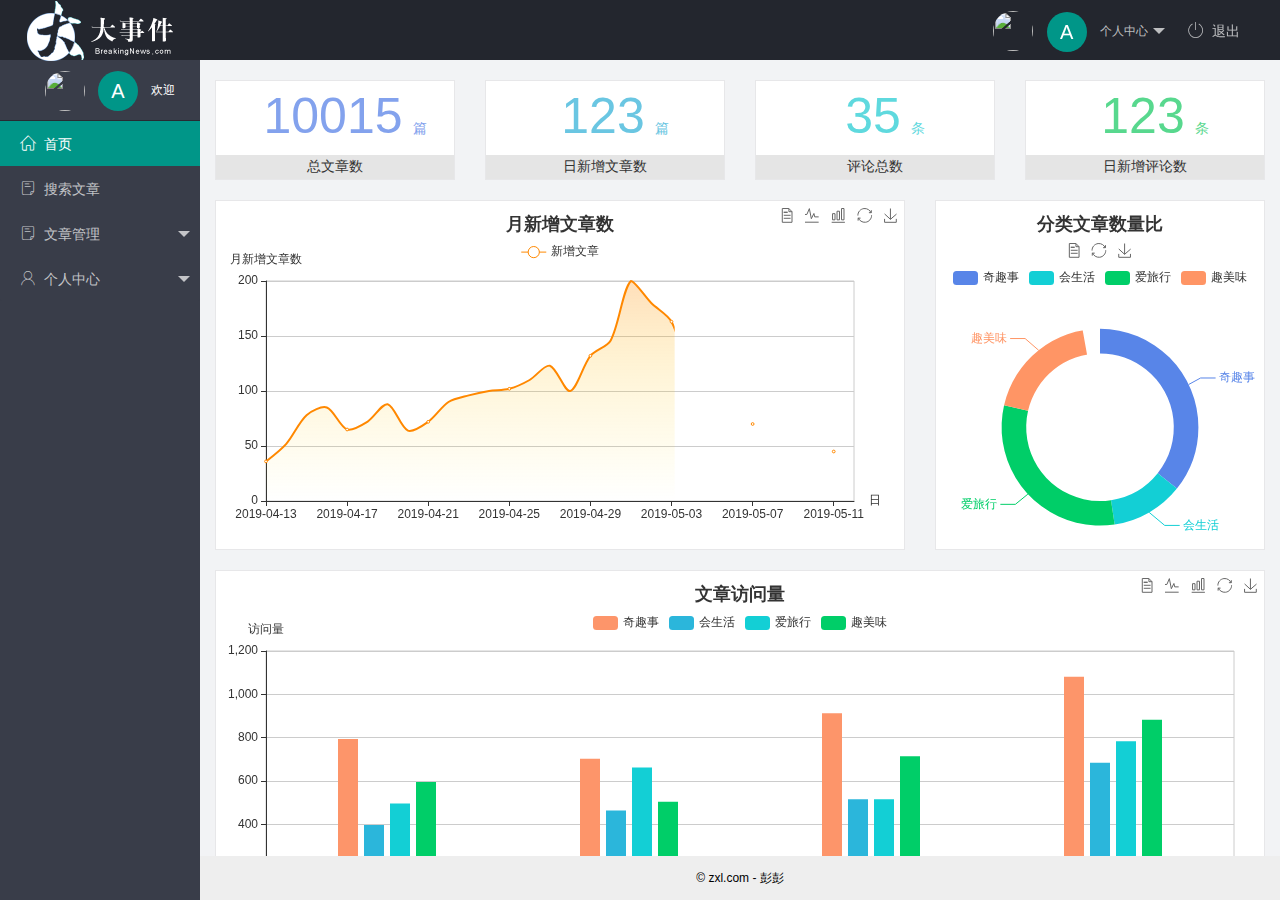
==== commit 067bbca5: "提交user分支" ====
--- a/index.html
+++ b/index.html
@@ -23,9 +23,9 @@
                 个人中心
               </a>
               <dl class="layui-nav-child">
-                <dd><a href="">基本资料</a></dd>
-                <dd><a href="">更换头像</a></dd>
-                <dd><a href="">重置密码</a></dd>
+                <dd><a href="/user/user_info.html" target="fm">基本资料</a></dd>
+                <dd><a href="/user/user_avatar.html" target="fm">更换头像</a></dd>
+                <dd><a href="/user/user_pwd.html" target="fm">重置密码</a></dd>
               </dl>
             </li>
             <li class="layui-nav-item"><a href="javascript:;" id="btnLogout"><span class="iconfont icon-tuichu"></span>退出</a></li>
@@ -56,9 +56,9 @@
               <li class="layui-nav-item">
                 <a href="javascript:;"><span class="iconfont icon-user"></span>个人中心</a>
                 <dl class="layui-nav-child">
-                  <dd><a href="javascript:;"><i class="layui-icon layui-icon-user"></i>基本资料</a></dd>
-                  <dd><a href="javascript:;"><i class="layui-icon layui-icon-face-smile-b"></i>更换头像</a></dd>
-                  <dd><a href="javascript:;"><i class="layui-icon layui-icon-set"></i>重置密码</a></dd>
+                  <dd><a href="./user/user_info.html" target="fm"><i class="layui-icon layui-icon-user"></i>基本资料</a></dd>
+                  <dd><a href="./user/user_avatar.html" target="fm"><i class="layui-icon layui-icon-face-smile-b"></i>更换头像</a></dd>
+                  <dd><a href="./user/user_pwd.html" target="fm"><i class="layui-icon layui-icon-set"></i>重置密码</a></dd>
                 </dl>
               </li>
             </ul>
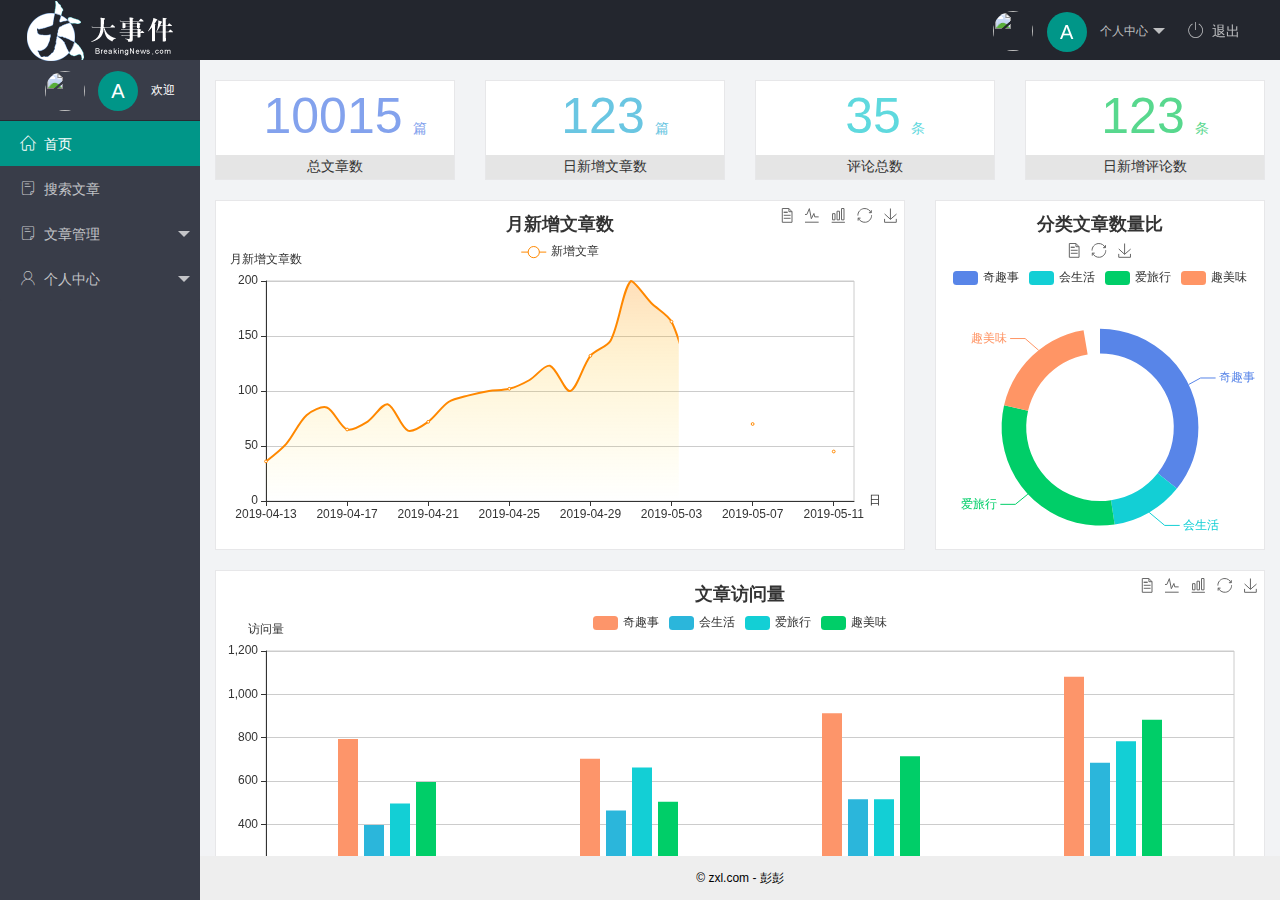
==== commit 14c464f9: "事件完成" ====
--- a/index.html
+++ b/index.html
@@ -26,6 +26,8 @@
                 <dd><a href="/user/user_info.html" target="fm">基本资料</a></dd>
                 <dd><a href="/user/user_avatar.html" target="fm">更换头像</a></dd>
                 <dd><a href="/user/user_pwd.html" target="fm">重置密码</a></dd>
+                <dd><a href="/user/user_vip.html" target="fm">注册会员</a></dd>
+
               </dl>
             </li>
             <li class="layui-nav-item"><a href="javascript:;" id="btnLogout"><span class="iconfont icon-tuichu"></span>退出</a></li>
@@ -48,9 +50,9 @@
               <li class="layui-nav-item">
                 <a href="javascript:;"><span class="iconfont icon-16"></span>文章管理</a>
                 <dl class="layui-nav-child">
-                  <dd><a href="javascript:;"><i class="layui-icon layui-icon-read"></i>文章类别</a></dd>
-                  <dd><a href="javascript:;"><i class="layui-icon layui-icon-read"></i>文章列表</a></dd>
-                  <dd><a href="javascript:;"><i class="layui-icon layui-icon-read"></i>发布文章</a></dd>
+                  <dd><a href="/article/art_cate.html" target="fm"><i class="layui-icon layui-icon-read"></i>文章类别</a></dd>
+                  <dd><a href="/article/art_list.html" target="fm"><i class="layui-icon layui-icon-read"></i>文章列表</a></dd>
+                  <dd><a href="/article/art_pub.html" target="fm"><i class="layui-icon layui-icon-read"></i>发布文章</a></dd>
                 </dl>
               </li>
               <li class="layui-nav-item">
